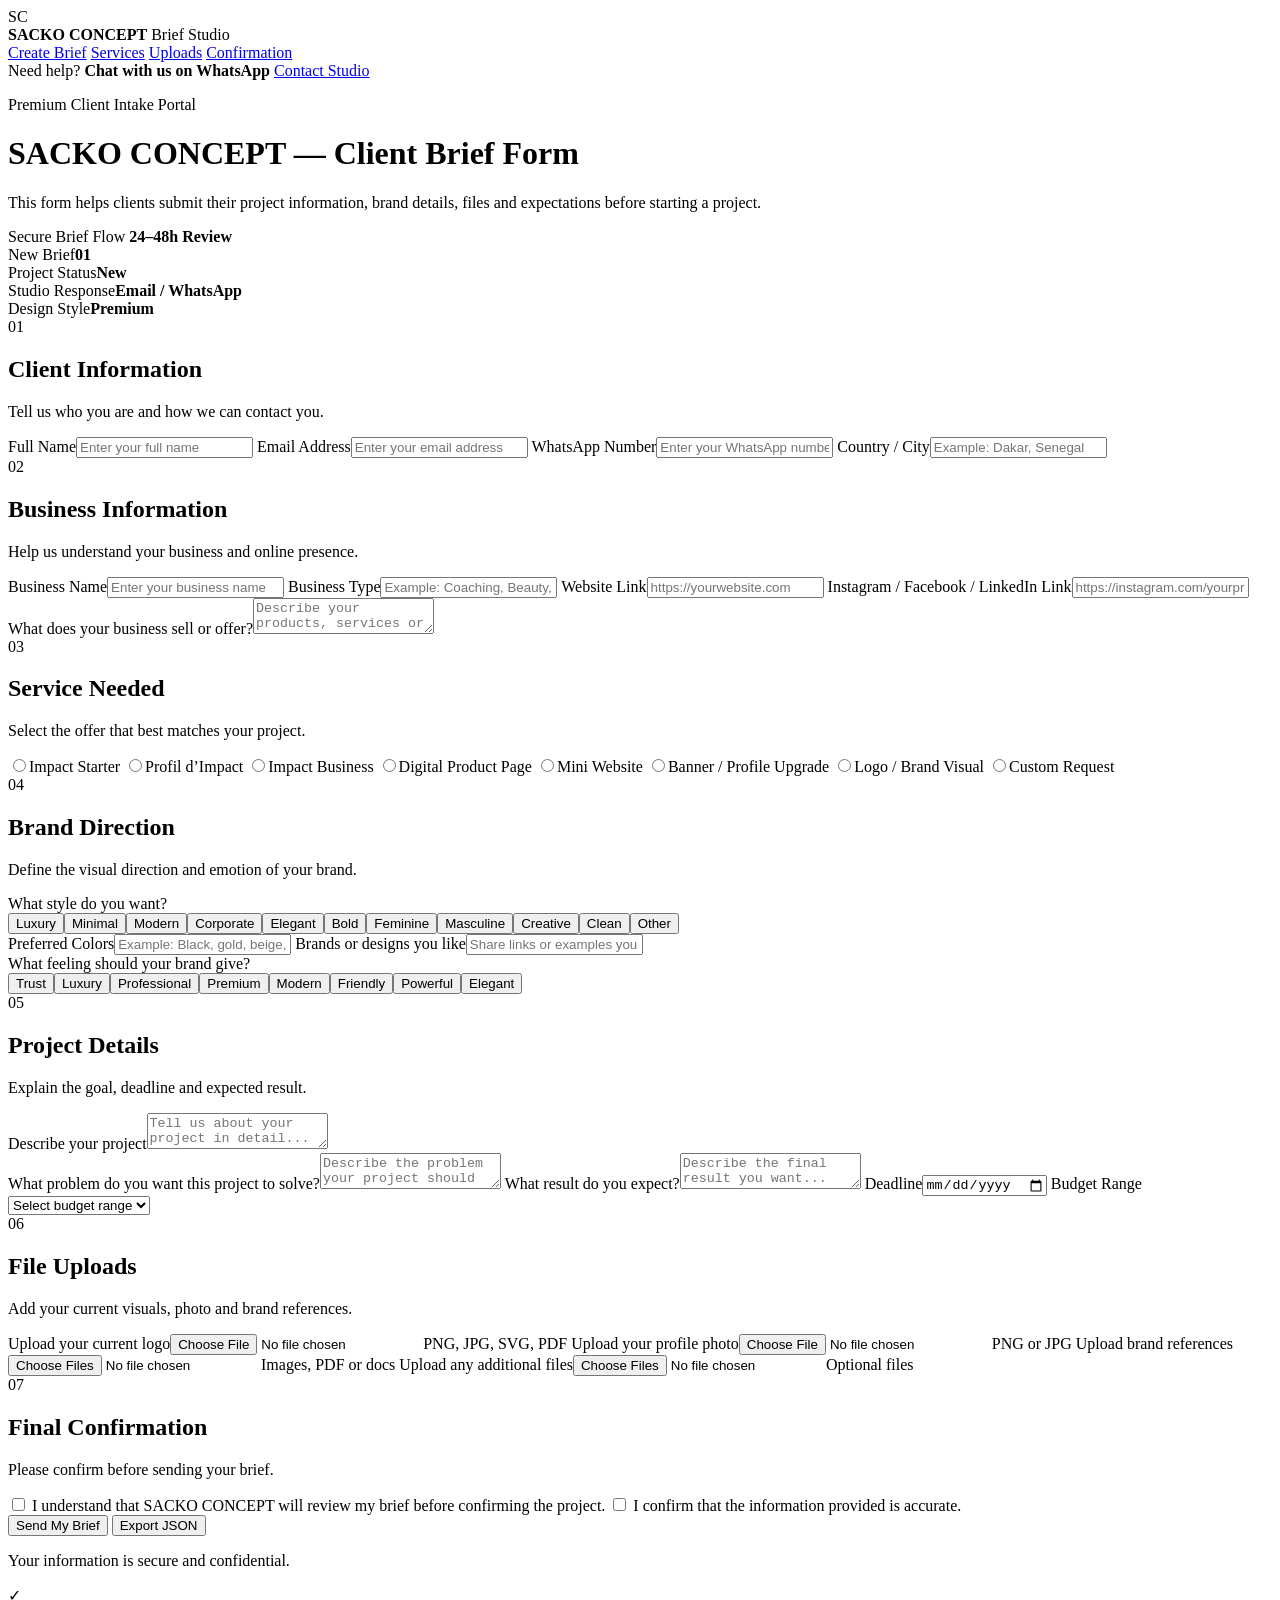
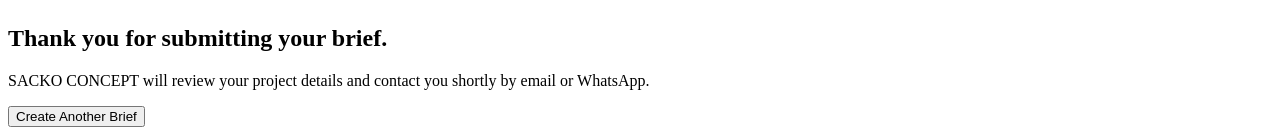
==== index.html @ cb5ab055 "Add premium client brief form" ====
<!DOCTYPE html>
<html lang="en">
<head>
  <meta charset="UTF-8" />
  <meta name="viewport" content="width=device-width, initial-scale=1.0" />
  <title>SACKO CONCEPT — Client Brief Form</title>
  <meta name="description" content="Premium client brief form for SACKO CONCEPT creative digital studio." />
  <link rel="preconnect" href="https://fonts.googleapis.com" />
  <link rel="preconnect" href="https://fonts.gstatic.com" crossorigin />
  <link href="https://fonts.googleapis.com/css2?family=Inter:wght@400;500;600;700;800&display=swap" rel="stylesheet" />
  <link rel="stylesheet" href="styles.css" />
</head>
<body>
  <div class="app-shell">
    <aside class="sidebar">
      <div class="brand-block">
        <div class="brand-mark">SC</div>
        <div>
          <strong>SACKO CONCEPT</strong>
          <span>Brief Studio</span>
        </div>
      </div>

      <nav class="nav-menu" aria-label="Main navigation">
        <a href="#brief" class="active">Create Brief</a>
        <a href="#services">Services</a>
        <a href="#uploads">Uploads</a>
        <a href="#confirmation">Confirmation</a>
      </nav>

      <div class="help-card">
        <span>Need help?</span>
        <strong>Chat with us on WhatsApp</strong>
        <a href="https://wa.me/221000000000" target="_blank" rel="noopener">Contact Studio</a>
      </div>
    </aside>

    <main class="main-content">
      <header class="hero">
        <div>
          <p class="eyebrow">Premium Client Intake Portal</p>
          <h1>SACKO CONCEPT — Client Brief Form</h1>
          <p class="hero-copy">This form helps clients submit their project information, brand details, files and expectations before starting a project.</p>
        </div>
        <div class="hero-badge">
          <span>Secure Brief Flow</span>
          <strong>24–48h Review</strong>
        </div>
      </header>

      <section class="status-grid" aria-label="Studio overview">
        <article><span>New Brief</span><strong>01</strong></article>
        <article><span>Project Status</span><strong>New</strong></article>
        <article><span>Studio Response</span><strong>Email / WhatsApp</strong></article>
        <article><span>Design Style</span><strong>Premium</strong></article>
      </section>

      <form id="briefForm" class="brief-form">
        <section id="brief" class="form-card">
          <div class="section-heading">
            <span>01</span>
            <div>
              <h2>Client Information</h2>
              <p>Tell us who you are and how we can contact you.</p>
            </div>
          </div>

          <div class="grid two">
            <label>Full Name<input type="text" name="fullName" placeholder="Enter your full name" required /></label>
            <label>Email Address<input type="email" name="email" placeholder="Enter your email address" required /></label>
            <label>WhatsApp Number<input type="tel" name="whatsapp" placeholder="Enter your WhatsApp number" required /></label>
            <label>Country / City<input type="text" name="location" placeholder="Example: Dakar, Senegal" /></label>
          </div>
        </section>

        <section class="form-card">
          <div class="section-heading">
            <span>02</span>
            <div>
              <h2>Business Information</h2>
              <p>Help us understand your business and online presence.</p>
            </div>
          </div>

          <div class="grid two">
            <label>Business Name<input type="text" name="businessName" placeholder="Enter your business name" /></label>
            <label>Business Type<input type="text" name="businessType" placeholder="Example: Coaching, Beauty, Real Estate" /></label>
            <label>Website Link<input type="url" name="website" placeholder="https://yourwebsite.com" /></label>
            <label>Instagram / Facebook / LinkedIn Link<input type="url" name="socialLink" placeholder="https://instagram.com/yourprofile" /></label>
          </div>
          <label>What does your business sell or offer?<textarea name="businessOffer" placeholder="Describe your products, services or offer in detail..."></textarea></label>
        </section>

        <section id="services" class="form-card">
          <div class="section-heading">
            <span>03</span>
            <div>
              <h2>Service Needed</h2>
              <p>Select the offer that best matches your project.</p>
            </div>
          </div>

          <div class="choice-grid">
            <label><input type="radio" name="service" value="Impact Starter" required /><span>Impact Starter</span></label>
            <label><input type="radio" name="service" value="Profil d’Impact" /><span>Profil d’Impact</span></label>
            <label><input type="radio" name="service" value="Impact Business" /><span>Impact Business</span></label>
            <label><input type="radio" name="service" value="Digital Product Page" /><span>Digital Product Page</span></label>
            <label><input type="radio" name="service" value="Mini Website" /><span>Mini Website</span></label>
            <label><input type="radio" name="service" value="Banner / Profile Upgrade" /><span>Banner / Profile Upgrade</span></label>
            <label><input type="radio" name="service" value="Logo / Brand Visual" /><span>Logo / Brand Visual</span></label>
            <label><input type="radio" name="service" value="Custom Request" /><span>Custom Request</span></label>
          </div>
        </section>

        <section class="form-card">
          <div class="section-heading">
            <span>04</span>
            <div>
              <h2>Brand Direction</h2>
              <p>Define the visual direction and emotion of your brand.</p>
            </div>
          </div>

          <label>What style do you want?</label>
          <div class="pill-grid" data-name="brandStyle">
            <button type="button">Luxury</button><button type="button">Minimal</button><button type="button">Modern</button><button type="button">Corporate</button><button type="button">Elegant</button><button type="button">Bold</button><button type="button">Feminine</button><button type="button">Masculine</button><button type="button">Creative</button><button type="button">Clean</button><button type="button">Other</button>
          </div>
          <input type="hidden" name="brandStyle" />

          <div class="grid two">
            <label>Preferred Colors<input type="text" name="colors" placeholder="Example: Black, gold, beige, red" /></label>
            <label>Brands or designs you like<input type="text" name="references" placeholder="Share links or examples you admire" /></label>
          </div>

          <label>What feeling should your brand give?</label>
          <div class="pill-grid" data-name="brandFeeling">
            <button type="button">Trust</button><button type="button">Luxury</button><button type="button">Professional</button><button type="button">Premium</button><button type="button">Modern</button><button type="button">Friendly</button><button type="button">Powerful</button><button type="button">Elegant</button>
          </div>
          <input type="hidden" name="brandFeeling" />
        </section>

        <section class="form-card">
          <div class="section-heading">
            <span>05</span>
            <div>
              <h2>Project Details</h2>
              <p>Explain the goal, deadline and expected result.</p>
            </div>
          </div>

          <label>Describe your project<textarea name="projectDescription" placeholder="Tell us about your project in detail..." required></textarea></label>
          <div class="grid two">
            <label>What problem do you want this project to solve?<textarea name="problem" placeholder="Describe the problem your project should solve..."></textarea></label>
            <label>What result do you expect?<textarea name="expectedResult" placeholder="Describe the final result you want..."></textarea></label>
            <label>Deadline<input type="date" name="deadline" /></label>
            <label>Budget Range<select name="budget"><option value="">Select budget range</option><option>$15 – $45</option><option>$45 – $95</option><option>$95 – $250</option><option>$250+</option></select></label>
          </div>
        </section>

        <section id="uploads" class="form-card">
          <div class="section-heading">
            <span>06</span>
            <div>
              <h2>File Uploads</h2>
              <p>Add your current visuals, photo and brand references.</p>
            </div>
          </div>

          <div class="upload-grid">
            <label class="upload-box">Upload your current logo<input type="file" name="logo" accept="image/*,.pdf" /><span>PNG, JPG, SVG, PDF</span></label>
            <label class="upload-box">Upload your profile photo<input type="file" name="profilePhoto" accept="image/*" /><span>PNG or JPG</span></label>
            <label class="upload-box">Upload brand references<input type="file" name="brandReferences" multiple /><span>Images, PDF or docs</span></label>
            <label class="upload-box">Upload any additional files<input type="file" name="additionalFiles" multiple /><span>Optional files</span></label>
          </div>
        </section>

        <section id="confirmation" class="form-card final-card">
          <div class="section-heading">
            <span>07</span>
            <div>
              <h2>Final Confirmation</h2>
              <p>Please confirm before sending your brief.</p>
            </div>
          </div>

          <label class="checkbox"><input type="checkbox" name="reviewConsent" required /> I understand that SACKO CONCEPT will review my brief before confirming the project.</label>
          <label class="checkbox"><input type="checkbox" name="accurateInfo" required /> I confirm that the information provided is accurate.</label>

          <div class="action-row">
            <button type="submit" class="submit-btn">Send My Brief</button>
            <button type="button" id="exportBtn" class="ghost-btn">Export JSON</button>
          </div>
          <p class="secure-note">Your information is secure and confidential.</p>
        </section>
      </form>

      <section id="thankYou" class="thank-you hidden" aria-live="polite">
        <div class="checkmark">✓</div>
        <h2>Thank you for submitting your brief.</h2>
        <p>SACKO CONCEPT will review your project details and contact you shortly by email or WhatsApp.</p>
        <button id="newBriefBtn">Create Another Brief</button>
      </section>
    </main>
  </div>

  <script src="script.js"></script>
</body>
</html>
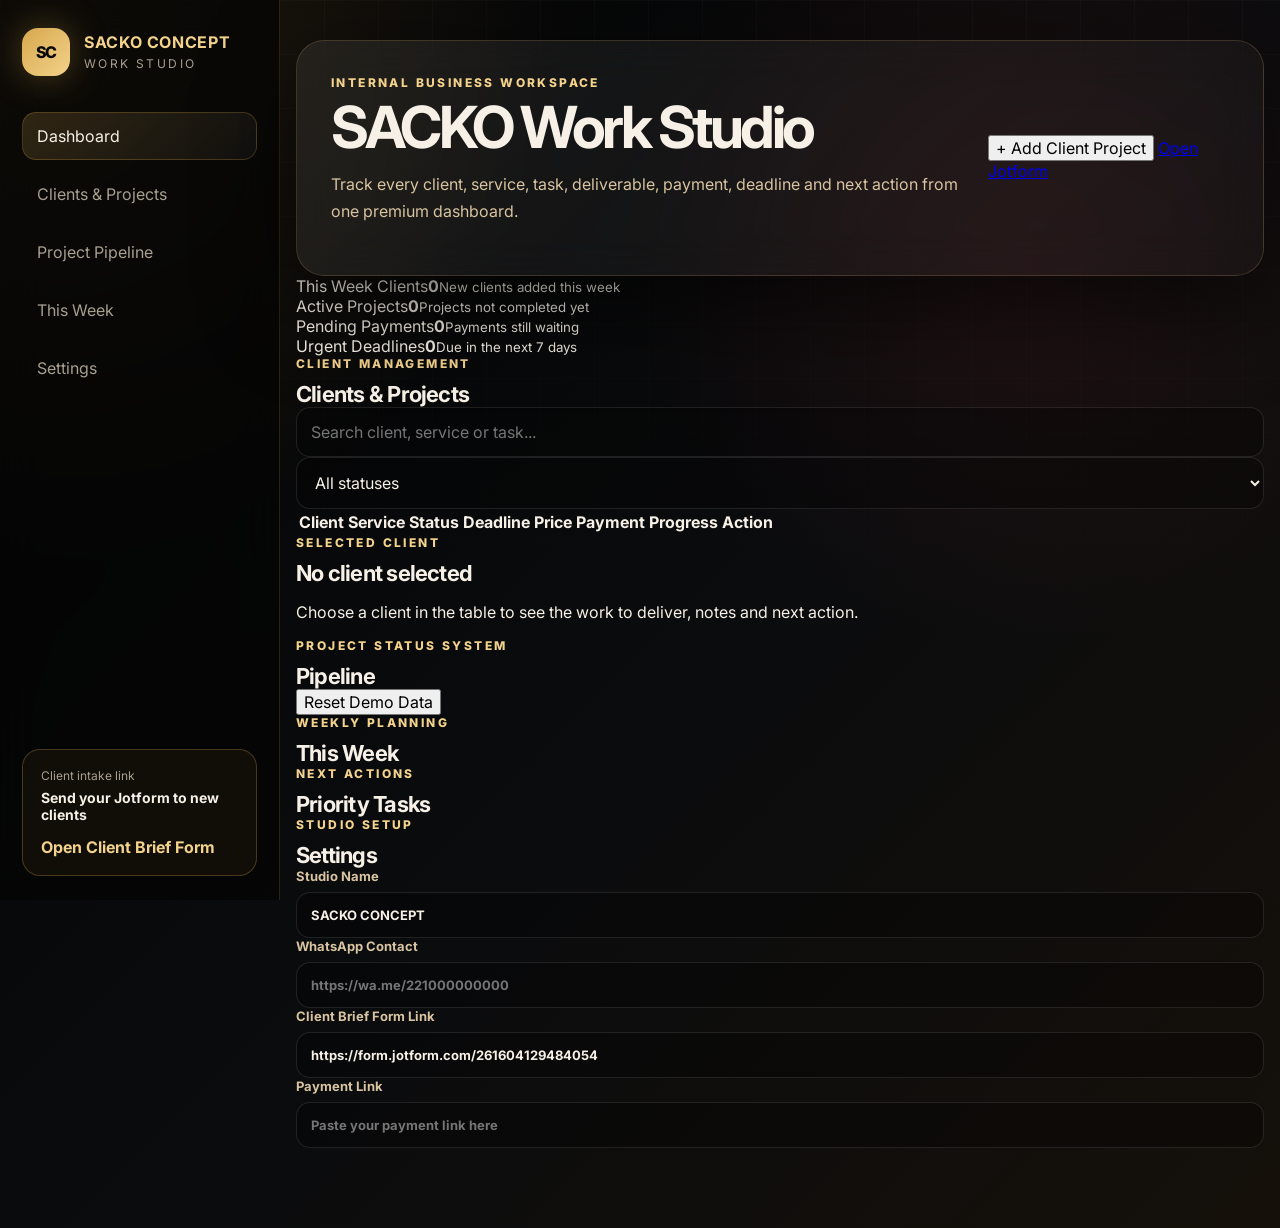
==== commit eff9c621: "Transform form into internal work studio dashboard" ====
--- a/index.html
+++ b/index.html
@@ -3,11 +3,11 @@
 <head>
   <meta charset="UTF-8" />
   <meta name="viewport" content="width=device-width, initial-scale=1.0" />
-  <title>SACKO CONCEPT — Client Brief Form</title>
-  <meta name="description" content="Premium client brief form for SACKO CONCEPT creative digital studio." />
+  <title>SACKO Work Studio — Client & Project Dashboard</title>
+  <meta name="description" content="Internal client and project management workspace for SACKO CONCEPT." />
   <link rel="preconnect" href="https://fonts.googleapis.com" />
   <link rel="preconnect" href="https://fonts.gstatic.com" crossorigin />
-  <link href="https://fonts.googleapis.com/css2?family=Inter:wght@400;500;600;700;800&display=swap" rel="stylesheet" />
+  <link href="https://fonts.googleapis.com/css2?family=Inter:wght@400;500;600;700;800;900&display=swap" rel="stylesheet" />
   <link rel="stylesheet" href="styles.css" />
 </head>
 <body>
@@ -17,191 +17,205 @@
         <div class="brand-mark">SC</div>
         <div>
           <strong>SACKO CONCEPT</strong>
-          <span>Brief Studio</span>
+          <span>Work Studio</span>
         </div>
       </div>
 
       <nav class="nav-menu" aria-label="Main navigation">
-        <a href="#brief" class="active">Create Brief</a>
-        <a href="#services">Services</a>
-        <a href="#uploads">Uploads</a>
-        <a href="#confirmation">Confirmation</a>
+        <a href="#dashboard" class="active">Dashboard</a>
+        <a href="#projects">Clients & Projects</a>
+        <a href="#pipeline">Project Pipeline</a>
+        <a href="#week">This Week</a>
+        <a href="#settings">Settings</a>
       </nav>
 
       <div class="help-card">
-        <span>Need help?</span>
-        <strong>Chat with us on WhatsApp</strong>
-        <a href="https://wa.me/221000000000" target="_blank" rel="noopener">Contact Studio</a>
+        <span>Client intake link</span>
+        <strong>Send your Jotform to new clients</strong>
+        <a href="https://form.jotform.com/261604129484054" target="_blank" rel="noopener">Open Client Brief Form</a>
       </div>
     </aside>
 
     <main class="main-content">
-      <header class="hero">
+      <section id="dashboard" class="hero">
         <div>
-          <p class="eyebrow">Premium Client Intake Portal</p>
-          <h1>SACKO CONCEPT — Client Brief Form</h1>
-          <p class="hero-copy">This form helps clients submit their project information, brand details, files and expectations before starting a project.</p>
-        </div>
-        <div class="hero-badge">
-          <span>Secure Brief Flow</span>
-          <strong>24–48h Review</strong>
-        </div>
-      </header>
-
-      <section class="status-grid" aria-label="Studio overview">
-        <article><span>New Brief</span><strong>01</strong></article>
-        <article><span>Project Status</span><strong>New</strong></article>
-        <article><span>Studio Response</span><strong>Email / WhatsApp</strong></article>
-        <article><span>Design Style</span><strong>Premium</strong></article>
-      </section>
-
-      <form id="briefForm" class="brief-form">
-        <section id="brief" class="form-card">
-          <div class="section-heading">
-            <span>01</span>
+          <p class="eyebrow">Internal Business Workspace</p>
+          <h1>SACKO Work Studio</h1>
+          <p class="hero-copy">Track every client, service, task, deliverable, payment, deadline and next action from one premium dashboard.</p>
+        </div>
+        <div class="hero-actions">
+          <button class="primary-btn" id="openProjectModal">+ Add Client Project</button>
+          <a class="ghost-link" href="https://form.jotform.com/261604129484054" target="_blank" rel="noopener">Open Jotform</a>
+        </div>
+      </section>
+
+      <section class="stats-grid" aria-label="Studio overview">
+        <article class="stat-card"><span>This Week Clients</span><strong id="weekClients">0</strong><small>New clients added this week</small></article>
+        <article class="stat-card"><span>Active Projects</span><strong id="activeProjects">0</strong><small>Projects not completed yet</small></article>
+        <article class="stat-card"><span>Pending Payments</span><strong id="pendingPayments">0</strong><small>Payments still waiting</small></article>
+        <article class="stat-card danger"><span>Urgent Deadlines</span><strong id="urgentDeadlines">0</strong><small>Due in the next 7 days</small></article>
+      </section>
+
+      <section id="projects" class="workspace-grid">
+        <div class="panel large-panel">
+          <div class="panel-header">
             <div>
-              <h2>Client Information</h2>
-              <p>Tell us who you are and how we can contact you.</p>
-            </div>
-          </div>
-
-          <div class="grid two">
-            <label>Full Name<input type="text" name="fullName" placeholder="Enter your full name" required /></label>
-            <label>Email Address<input type="email" name="email" placeholder="Enter your email address" required /></label>
-            <label>WhatsApp Number<input type="tel" name="whatsapp" placeholder="Enter your WhatsApp number" required /></label>
-            <label>Country / City<input type="text" name="location" placeholder="Example: Dakar, Senegal" /></label>
-          </div>
-        </section>
-
-        <section class="form-card">
-          <div class="section-heading">
-            <span>02</span>
+              <p class="eyebrow">Client Management</p>
+              <h2>Clients & Projects</h2>
+            </div>
+            <div class="toolbar">
+              <input id="searchInput" type="search" placeholder="Search client, service or task..." />
+              <select id="statusFilter">
+                <option value="All">All statuses</option>
+                <option value="New">New</option>
+                <option value="In Progress">In Progress</option>
+                <option value="Waiting for Client">Waiting for Client</option>
+                <option value="Completed">Completed</option>
+              </select>
+            </div>
+          </div>
+
+          <div class="table-wrap">
+            <table>
+              <thead>
+                <tr>
+                  <th>Client</th>
+                  <th>Service</th>
+                  <th>Status</th>
+                  <th>Deadline</th>
+                  <th>Price</th>
+                  <th>Payment</th>
+                  <th>Progress</th>
+                  <th>Action</th>
+                </tr>
+              </thead>
+              <tbody id="projectTable"></tbody>
+            </table>
+          </div>
+        </div>
+
+        <aside class="panel detail-panel" id="clientDetail">
+          <p class="eyebrow">Selected Client</p>
+          <h2>No client selected</h2>
+          <p class="muted">Choose a client in the table to see the work to deliver, notes and next action.</p>
+        </aside>
+      </section>
+
+      <section id="pipeline" class="panel">
+        <div class="panel-header">
+          <div>
+            <p class="eyebrow">Project Status System</p>
+            <h2>Pipeline</h2>
+          </div>
+          <button class="small-btn" id="resetDemo">Reset Demo Data</button>
+        </div>
+        <div class="kanban" id="kanban"></div>
+      </section>
+
+      <section id="week" class="workspace-grid">
+        <div class="panel">
+          <div class="panel-header">
             <div>
-              <h2>Business Information</h2>
-              <p>Help us understand your business and online presence.</p>
-            </div>
-          </div>
-
-          <div class="grid two">
-            <label>Business Name<input type="text" name="businessName" placeholder="Enter your business name" /></label>
-            <label>Business Type<input type="text" name="businessType" placeholder="Example: Coaching, Beauty, Real Estate" /></label>
-            <label>Website Link<input type="url" name="website" placeholder="https://yourwebsite.com" /></label>
-            <label>Instagram / Facebook / LinkedIn Link<input type="url" name="socialLink" placeholder="https://instagram.com/yourprofile" /></label>
-          </div>
-          <label>What does your business sell or offer?<textarea name="businessOffer" placeholder="Describe your products, services or offer in detail..."></textarea></label>
-        </section>
-
-        <section id="services" class="form-card">
-          <div class="section-heading">
-            <span>03</span>
+              <p class="eyebrow">Weekly Planning</p>
+              <h2>This Week</h2>
+            </div>
+          </div>
+          <div id="weekSummary" class="week-summary"></div>
+        </div>
+
+        <div class="panel">
+          <div class="panel-header">
             <div>
-              <h2>Service Needed</h2>
-              <p>Select the offer that best matches your project.</p>
-            </div>
-          </div>
-
-          <div class="choice-grid">
-            <label><input type="radio" name="service" value="Impact Starter" required /><span>Impact Starter</span></label>
-            <label><input type="radio" name="service" value="Profil d’Impact" /><span>Profil d’Impact</span></label>
-            <label><input type="radio" name="service" value="Impact Business" /><span>Impact Business</span></label>
-            <label><input type="radio" name="service" value="Digital Product Page" /><span>Digital Product Page</span></label>
-            <label><input type="radio" name="service" value="Mini Website" /><span>Mini Website</span></label>
-            <label><input type="radio" name="service" value="Banner / Profile Upgrade" /><span>Banner / Profile Upgrade</span></label>
-            <label><input type="radio" name="service" value="Logo / Brand Visual" /><span>Logo / Brand Visual</span></label>
-            <label><input type="radio" name="service" value="Custom Request" /><span>Custom Request</span></label>
-          </div>
-        </section>
-
-        <section class="form-card">
-          <div class="section-heading">
-            <span>04</span>
-            <div>
-              <h2>Brand Direction</h2>
-              <p>Define the visual direction and emotion of your brand.</p>
-            </div>
-          </div>
-
-          <label>What style do you want?</label>
-          <div class="pill-grid" data-name="brandStyle">
-            <button type="button">Luxury</button><button type="button">Minimal</button><button type="button">Modern</button><button type="button">Corporate</button><button type="button">Elegant</button><button type="button">Bold</button><button type="button">Feminine</button><button type="button">Masculine</button><button type="button">Creative</button><button type="button">Clean</button><button type="button">Other</button>
-          </div>
-          <input type="hidden" name="brandStyle" />
-
-          <div class="grid two">
-            <label>Preferred Colors<input type="text" name="colors" placeholder="Example: Black, gold, beige, red" /></label>
-            <label>Brands or designs you like<input type="text" name="references" placeholder="Share links or examples you admire" /></label>
-          </div>
-
-          <label>What feeling should your brand give?</label>
-          <div class="pill-grid" data-name="brandFeeling">
-            <button type="button">Trust</button><button type="button">Luxury</button><button type="button">Professional</button><button type="button">Premium</button><button type="button">Modern</button><button type="button">Friendly</button><button type="button">Powerful</button><button type="button">Elegant</button>
-          </div>
-          <input type="hidden" name="brandFeeling" />
-        </section>
-
-        <section class="form-card">
-          <div class="section-heading">
-            <span>05</span>
-            <div>
-              <h2>Project Details</h2>
-              <p>Explain the goal, deadline and expected result.</p>
-            </div>
-          </div>
-
-          <label>Describe your project<textarea name="projectDescription" placeholder="Tell us about your project in detail..." required></textarea></label>
-          <div class="grid two">
-            <label>What problem do you want this project to solve?<textarea name="problem" placeholder="Describe the problem your project should solve..."></textarea></label>
-            <label>What result do you expect?<textarea name="expectedResult" placeholder="Describe the final result you want..."></textarea></label>
-            <label>Deadline<input type="date" name="deadline" /></label>
-            <label>Budget Range<select name="budget"><option value="">Select budget range</option><option>$15 – $45</option><option>$45 – $95</option><option>$95 – $250</option><option>$250+</option></select></label>
-          </div>
-        </section>
-
-        <section id="uploads" class="form-card">
-          <div class="section-heading">
-            <span>06</span>
-            <div>
-              <h2>File Uploads</h2>
-              <p>Add your current visuals, photo and brand references.</p>
-            </div>
-          </div>
-
-          <div class="upload-grid">
-            <label class="upload-box">Upload your current logo<input type="file" name="logo" accept="image/*,.pdf" /><span>PNG, JPG, SVG, PDF</span></label>
-            <label class="upload-box">Upload your profile photo<input type="file" name="profilePhoto" accept="image/*" /><span>PNG or JPG</span></label>
-            <label class="upload-box">Upload brand references<input type="file" name="brandReferences" multiple /><span>Images, PDF or docs</span></label>
-            <label class="upload-box">Upload any additional files<input type="file" name="additionalFiles" multiple /><span>Optional files</span></label>
-          </div>
-        </section>
-
-        <section id="confirmation" class="form-card final-card">
-          <div class="section-heading">
-            <span>07</span>
-            <div>
-              <h2>Final Confirmation</h2>
-              <p>Please confirm before sending your brief.</p>
-            </div>
-          </div>
-
-          <label class="checkbox"><input type="checkbox" name="reviewConsent" required /> I understand that SACKO CONCEPT will review my brief before confirming the project.</label>
-          <label class="checkbox"><input type="checkbox" name="accurateInfo" required /> I confirm that the information provided is accurate.</label>
-
-          <div class="action-row">
-            <button type="submit" class="submit-btn">Send My Brief</button>
-            <button type="button" id="exportBtn" class="ghost-btn">Export JSON</button>
-          </div>
-          <p class="secure-note">Your information is secure and confidential.</p>
-        </section>
-      </form>
-
-      <section id="thankYou" class="thank-you hidden" aria-live="polite">
-        <div class="checkmark">✓</div>
-        <h2>Thank you for submitting your brief.</h2>
-        <p>SACKO CONCEPT will review your project details and contact you shortly by email or WhatsApp.</p>
-        <button id="newBriefBtn">Create Another Brief</button>
+              <p class="eyebrow">Next Actions</p>
+              <h2>Priority Tasks</h2>
+            </div>
+          </div>
+          <div id="priorityTasks" class="task-list"></div>
+        </div>
+      </section>
+
+      <section id="settings" class="panel settings-panel">
+        <div class="panel-header">
+          <div>
+            <p class="eyebrow">Studio Setup</p>
+            <h2>Settings</h2>
+          </div>
+        </div>
+        <div class="settings-grid">
+          <label>Studio Name<input id="studioName" type="text" value="SACKO CONCEPT" /></label>
+          <label>WhatsApp Contact<input id="studioWhatsapp" type="text" placeholder="https://wa.me/221000000000" /></label>
+          <label>Client Brief Form Link<input id="jotformLink" type="url" value="https://form.jotform.com/261604129484054" /></label>
+          <label>Payment Link<input id="paymentLink" type="url" placeholder="Paste your payment link here" /></label>
+        </div>
       </section>
     </main>
   </div>
+
+  <dialog id="projectModal" class="modal">
+    <form id="projectForm" method="dialog">
+      <div class="modal-header">
+        <div>
+          <p class="eyebrow">New Client Project</p>
+          <h2>Add a client to your workspace</h2>
+        </div>
+        <button type="button" class="icon-btn" id="closeProjectModal">×</button>
+      </div>
+
+      <div class="form-grid">
+        <label>Client Name<input name="clientName" required placeholder="Example: Awa Diop" /></label>
+        <label>Business Name<input name="businessName" placeholder="Example: Awa Beauty Studio" /></label>
+        <label>Email<input type="email" name="email" placeholder="client@email.com" /></label>
+        <label>WhatsApp<input name="whatsapp" placeholder="+221..." /></label>
+        <label>Service
+          <select name="service" required>
+            <option value="Impact Starter">Impact Starter</option>
+            <option value="Profil d’Impact">Profil d’Impact</option>
+            <option value="Impact Business">Impact Business</option>
+            <option value="Digital Product Page">Digital Product Page</option>
+            <option value="Mini Website">Mini Website</option>
+            <option value="Banner / Profile Upgrade">Banner / Profile Upgrade</option>
+            <option value="Logo / Brand Visual">Logo / Brand Visual</option>
+            <option value="Custom Request">Custom Request</option>
+          </select>
+        </label>
+        <label>Status
+          <select name="status">
+            <option>New</option>
+            <option>In Progress</option>
+            <option>Waiting for Client</option>
+            <option>Completed</option>
+          </select>
+        </label>
+        <label>Price<input name="price" placeholder="$45" /></label>
+        <label>Payment Status
+          <select name="paymentStatus">
+            <option>Pending</option>
+            <option>Deposit Paid</option>
+            <option>Paid</option>
+          </select>
+        </label>
+        <label>Deadline<input type="date" name="deadline" /></label>
+        <label>Source<input name="source" placeholder="Facebook Ad, WhatsApp, Instagram..." /></label>
+      </div>
+
+      <label>Deliverables / Things to provide to this client
+        <textarea name="deliverables" placeholder="Write one deliverable per line. Example:&#10;Professional banner&#10;Profile bio&#10;3 ready-to-post contents&#10;Mini website page"></textarea>
+      </label>
+
+      <label>Notes
+        <textarea name="notes" placeholder="Client preferences, colors, style, links, important details..."></textarea>
+      </label>
+
+      <label>Next Action
+        <input name="nextAction" placeholder="Example: Create first banner concept" />
+      </label>
+
+      <div class="modal-actions">
+        <button type="submit" class="primary-btn">Save Client Project</button>
+        <button type="button" class="ghost-btn" id="cancelProject">Cancel</button>
+      </div>
+    </form>
+  </dialog>
 
   <script src="script.js"></script>
 </body>
--- a/styles.css
+++ b/styles.css
@@ -0,0 +1,535 @@
+:root {
+  --black: #050505;
+  --charcoal: #0d0e10;
+  --panel: rgba(255, 255, 255, 0.055);
+  --panel-strong: rgba(255, 255, 255, 0.09);
+  --line: rgba(230, 190, 120, 0.18);
+  --gold: #d7a84d;
+  --gold-light: #f3d28b;
+  --beige: #d8c4a0;
+  --red: #b83a35;
+  --text: #f6f0e6;
+  --muted: #a99f91;
+  --green: #36d17c;
+  --shadow: 0 30px 90px rgba(0, 0, 0, 0.6);
+}
+
+* {
+  box-sizing: border-box;
+}
+
+html {
+  scroll-behavior: smooth;
+}
+
+body {
+  margin: 0;
+  font-family: Inter, system-ui, -apple-system, BlinkMacSystemFont, "Segoe UI", sans-serif;
+  color: var(--text);
+  background:
+    radial-gradient(circle at top left, rgba(215, 168, 77, 0.16), transparent 32%),
+    radial-gradient(circle at 80% 20%, rgba(184, 58, 53, 0.12), transparent 28%),
+    linear-gradient(135deg, #030303 0%, #0b0c0e 55%, #15100a 100%);
+  min-height: 100vh;
+}
+
+body::before {
+  content: "";
+  position: fixed;
+  inset: 0;
+  pointer-events: none;
+  background-image: linear-gradient(rgba(255,255,255,.025) 1px, transparent 1px), linear-gradient(90deg, rgba(255,255,255,.025) 1px, transparent 1px);
+  background-size: 54px 54px;
+  mask-image: linear-gradient(to bottom, black, transparent 80%);
+}
+
+.app-shell {
+  display: grid;
+  grid-template-columns: 280px minmax(0, 1fr);
+  min-height: 100vh;
+}
+
+.sidebar {
+  position: sticky;
+  top: 0;
+  height: 100vh;
+  padding: 28px 22px;
+  background: rgba(5, 5, 5, 0.72);
+  border-right: 1px solid rgba(215, 168, 77, 0.18);
+  backdrop-filter: blur(22px);
+}
+
+.brand-block {
+  display: flex;
+  align-items: center;
+  gap: 14px;
+  margin-bottom: 36px;
+}
+
+.brand-mark {
+  width: 48px;
+  height: 48px;
+  display: grid;
+  place-items: center;
+  border-radius: 16px;
+  color: #080808;
+  font-weight: 800;
+  letter-spacing: -0.08em;
+  background: linear-gradient(135deg, var(--gold), var(--gold-light));
+  box-shadow: 0 0 36px rgba(215, 168, 77, 0.35);
+}
+
+.brand-block strong {
+  display: block;
+  color: var(--gold-light);
+  letter-spacing: 0.04em;
+}
+
+.brand-block span {
+  color: var(--muted);
+  font-size: 12px;
+  text-transform: uppercase;
+  letter-spacing: 0.2em;
+}
+
+.nav-menu {
+  display: grid;
+  gap: 10px;
+}
+
+.nav-menu a {
+  color: var(--muted);
+  text-decoration: none;
+  padding: 13px 14px;
+  border: 1px solid transparent;
+  border-radius: 14px;
+  transition: .25s ease;
+}
+
+.nav-menu a:hover,
+.nav-menu a.active {
+  color: var(--text);
+  background: linear-gradient(135deg, rgba(215,168,77,.18), rgba(255,255,255,.04));
+  border-color: rgba(215, 168, 77, 0.24);
+}
+
+.help-card {
+  position: absolute;
+  left: 22px;
+  right: 22px;
+  bottom: 24px;
+  padding: 18px;
+  border: 1px solid rgba(215, 168, 77, 0.28);
+  border-radius: 18px;
+  background: rgba(215, 168, 77, 0.06);
+}
+
+.help-card span,
+.help-card strong,
+.help-card a {
+  display: block;
+}
+
+.help-card span {
+  color: var(--muted);
+  font-size: 12px;
+}
+
+.help-card strong {
+  margin: 6px 0 14px;
+  font-size: 14px;
+}
+
+.help-card a {
+  color: var(--gold-light);
+  text-decoration: none;
+  font-weight: 700;
+}
+
+.main-content {
+  width: min(1180px, calc(100% - 32px));
+  margin: 0 auto;
+  padding: 40px 0 80px;
+}
+
+.hero {
+  display: flex;
+  justify-content: space-between;
+  gap: 24px;
+  align-items: center;
+  padding: 34px;
+  border: 1px solid var(--line);
+  border-radius: 28px;
+  background: linear-gradient(135deg, rgba(255,255,255,.07), rgba(255,255,255,.025));
+  box-shadow: var(--shadow);
+  backdrop-filter: blur(22px);
+}
+
+.eyebrow {
+  margin: 0 0 10px;
+  color: var(--gold-light);
+  font-size: 12px;
+  font-weight: 800;
+  text-transform: uppercase;
+  letter-spacing: .2em;
+}
+
+h1 {
+  margin: 0;
+  max-width: 820px;
+  font-size: clamp(32px, 5vw, 58px);
+  line-height: 0.95;
+  letter-spacing: -0.06em;
+}
+
+.hero-copy {
+  max-width: 720px;
+  color: var(--beige);
+  line-height: 1.7;
+}
+
+.hero-badge {
+  min-width: 180px;
+  padding: 18px;
+  border-radius: 22px;
+  text-align: center;
+  background: rgba(0,0,0,.28);
+  border: 1px solid rgba(215,168,77,.25);
+}
+
+.hero-badge span {
+  display: block;
+  color: var(--muted);
+  font-size: 12px;
+}
+
+.hero-badge strong {
+  display: block;
+  margin-top: 8px;
+  color: var(--gold-light);
+}
+
+.status-grid {
+  display: grid;
+  grid-template-columns: repeat(4, 1fr);
+  gap: 16px;
+  margin: 22px 0;
+}
+
+.status-grid article {
+  padding: 20px;
+  border-radius: 22px;
+  border: 1px solid rgba(255,255,255,.08);
+  background: rgba(255,255,255,.045);
+}
+
+.status-grid span {
+  display: block;
+  color: var(--muted);
+  font-size: 13px;
+}
+
+.status-grid strong {
+  display: block;
+  margin-top: 8px;
+  color: var(--gold-light);
+  font-size: 20px;
+}
+
+.brief-form {
+  display: grid;
+  gap: 18px;
+}
+
+.form-card,
+.thank-you {
+  padding: 28px;
+  border: 1px solid rgba(255,255,255,.085);
+  border-radius: 26px;
+  background: linear-gradient(135deg, rgba(255,255,255,.065), rgba(255,255,255,.026));
+  box-shadow: 0 18px 70px rgba(0,0,0,.32);
+  backdrop-filter: blur(20px);
+}
+
+.section-heading {
+  display: flex;
+  gap: 16px;
+  align-items: flex-start;
+  margin-bottom: 22px;
+}
+
+.section-heading > span {
+  width: 38px;
+  height: 38px;
+  display: grid;
+  place-items: center;
+  flex: 0 0 auto;
+  border-radius: 13px;
+  color: #060606;
+  font-weight: 800;
+  background: linear-gradient(135deg, var(--gold), var(--gold-light));
+}
+
+h2 {
+  margin: 0;
+  font-size: 22px;
+  letter-spacing: -0.035em;
+}
+
+.section-heading p {
+  margin: 6px 0 0;
+  color: var(--muted);
+}
+
+.grid {
+  display: grid;
+  gap: 16px;
+}
+
+.grid.two {
+  grid-template-columns: repeat(2, 1fr);
+}
+
+label {
+  display: grid;
+  gap: 8px;
+  color: var(--beige);
+  font-size: 13px;
+  font-weight: 700;
+}
+
+input,
+select,
+textarea {
+  width: 100%;
+  color: var(--text);
+  font: inherit;
+  border: 1px solid rgba(255,255,255,.1);
+  border-radius: 14px;
+  outline: none;
+  background: rgba(0,0,0,.28);
+  padding: 14px 14px;
+  transition: .2s ease;
+}
+
+textarea {
+  min-height: 112px;
+  resize: vertical;
+}
+
+input:focus,
+select:focus,
+textarea:focus {
+  border-color: rgba(215,168,77,.6);
+  box-shadow: 0 0 0 4px rgba(215,168,77,.1);
+}
+
+.choice-grid,
+.upload-grid {
+  display: grid;
+  grid-template-columns: repeat(4, 1fr);
+  gap: 14px;
+}
+
+.choice-grid label {
+  cursor: pointer;
+}
+
+.choice-grid input {
+  display: none;
+}
+
+.choice-grid span,
+.upload-box {
+  display: flex;
+  min-height: 72px;
+  align-items: center;
+  justify-content: center;
+  padding: 14px;
+  text-align: center;
+  border-radius: 18px;
+  color: var(--text);
+  border: 1px solid rgba(215,168,77,.16);
+  background: rgba(215,168,77,.07);
+  transition: .22s ease;
+}
+
+.choice-grid input:checked + span {
+  color: #050505;
+  background: linear-gradient(135deg, var(--gold), var(--gold-light));
+  box-shadow: 0 18px 45px rgba(215,168,77,.2);
+}
+
+.pill-grid {
+  display: flex;
+  flex-wrap: wrap;
+  gap: 10px;
+  margin: 10px 0 18px;
+}
+
+.pill-grid button {
+  border: 1px solid rgba(215,168,77,.18);
+  border-radius: 999px;
+  color: var(--beige);
+  background: rgba(255,255,255,.04);
+  padding: 10px 14px;
+  cursor: pointer;
+}
+
+.pill-grid button.selected {
+  color: #080808;
+  background: linear-gradient(135deg, var(--gold), var(--gold-light));
+}
+
+.upload-box {
+  position: relative;
+  min-height: 130px;
+  flex-direction: column;
+  gap: 8px;
+  border-style: dashed;
+  cursor: pointer;
+}
+
+.upload-box input {
+  position: absolute;
+  inset: 0;
+  opacity: 0;
+  cursor: pointer;
+}
+
+.upload-box span {
+  color: var(--muted);
+  font-size: 12px;
+  font-weight: 500;
+}
+
+.checkbox {
+  display: flex;
+  grid-template-columns: unset;
+  align-items: center;
+  gap: 10px;
+  margin: 10px 0;
+  color: var(--beige);
+}
+
+.checkbox input {
+  width: 18px;
+  height: 18px;
+}
+
+.action-row {
+  display: flex;
+  gap: 14px;
+  margin-top: 22px;
+}
+
+button {
+  font: inherit;
+}
+
+.submit-btn,
+.ghost-btn,
+.thank-you button {
+  border: 0;
+  border-radius: 16px;
+  padding: 15px 20px;
+  font-weight: 800;
+  cursor: pointer;
+  transition: .22s ease;
+}
+
+.submit-btn {
+  flex: 1;
+  color: #080808;
+  background: linear-gradient(135deg, var(--gold), var(--gold-light));
+  box-shadow: 0 18px 55px rgba(215,168,77,.22);
+}
+
+.ghost-btn,
+.thank-you button {
+  color: var(--gold-light);
+  border: 1px solid rgba(215,168,77,.24);
+  background: rgba(255,255,255,.04);
+}
+
+.submit-btn:hover,
+.ghost-btn:hover,
+.thank-you button:hover {
+  transform: translateY(-2px);
+}
+
+.secure-note {
+  color: var(--muted);
+  text-align: center;
+  font-size: 12px;
+}
+
+.thank-you {
+  margin-top: 22px;
+  text-align: center;
+  border-color: rgba(215,168,77,.42);
+}
+
+.checkmark {
+  width: 86px;
+  height: 86px;
+  display: grid;
+  place-items: center;
+  margin: 0 auto 18px;
+  border-radius: 999px;
+  color: #050505;
+  font-size: 42px;
+  font-weight: 900;
+  background: linear-gradient(135deg, var(--gold), var(--gold-light));
+}
+
+.hidden {
+  display: none;
+}
+
+@media (max-width: 980px) {
+  .app-shell {
+    grid-template-columns: 1fr;
+  }
+
+  .sidebar {
+    position: relative;
+    height: auto;
+  }
+
+  .help-card {
+    position: static;
+    margin-top: 22px;
+  }
+
+  .hero,
+  .action-row {
+    flex-direction: column;
+    align-items: stretch;
+  }
+
+  .status-grid,
+  .choice-grid,
+  .upload-grid,
+  .grid.two {
+    grid-template-columns: 1fr;
+  }
+}
+
+@media (max-width: 560px) {
+  .main-content {
+    width: min(100% - 22px, 1180px);
+    padding-top: 14px;
+  }
+
+  .hero,
+  .form-card,
+  .thank-you {
+    padding: 22px;
+    border-radius: 22px;
+  }
+
+  .sidebar {
+    padding: 20px 16px;
+  }
+}
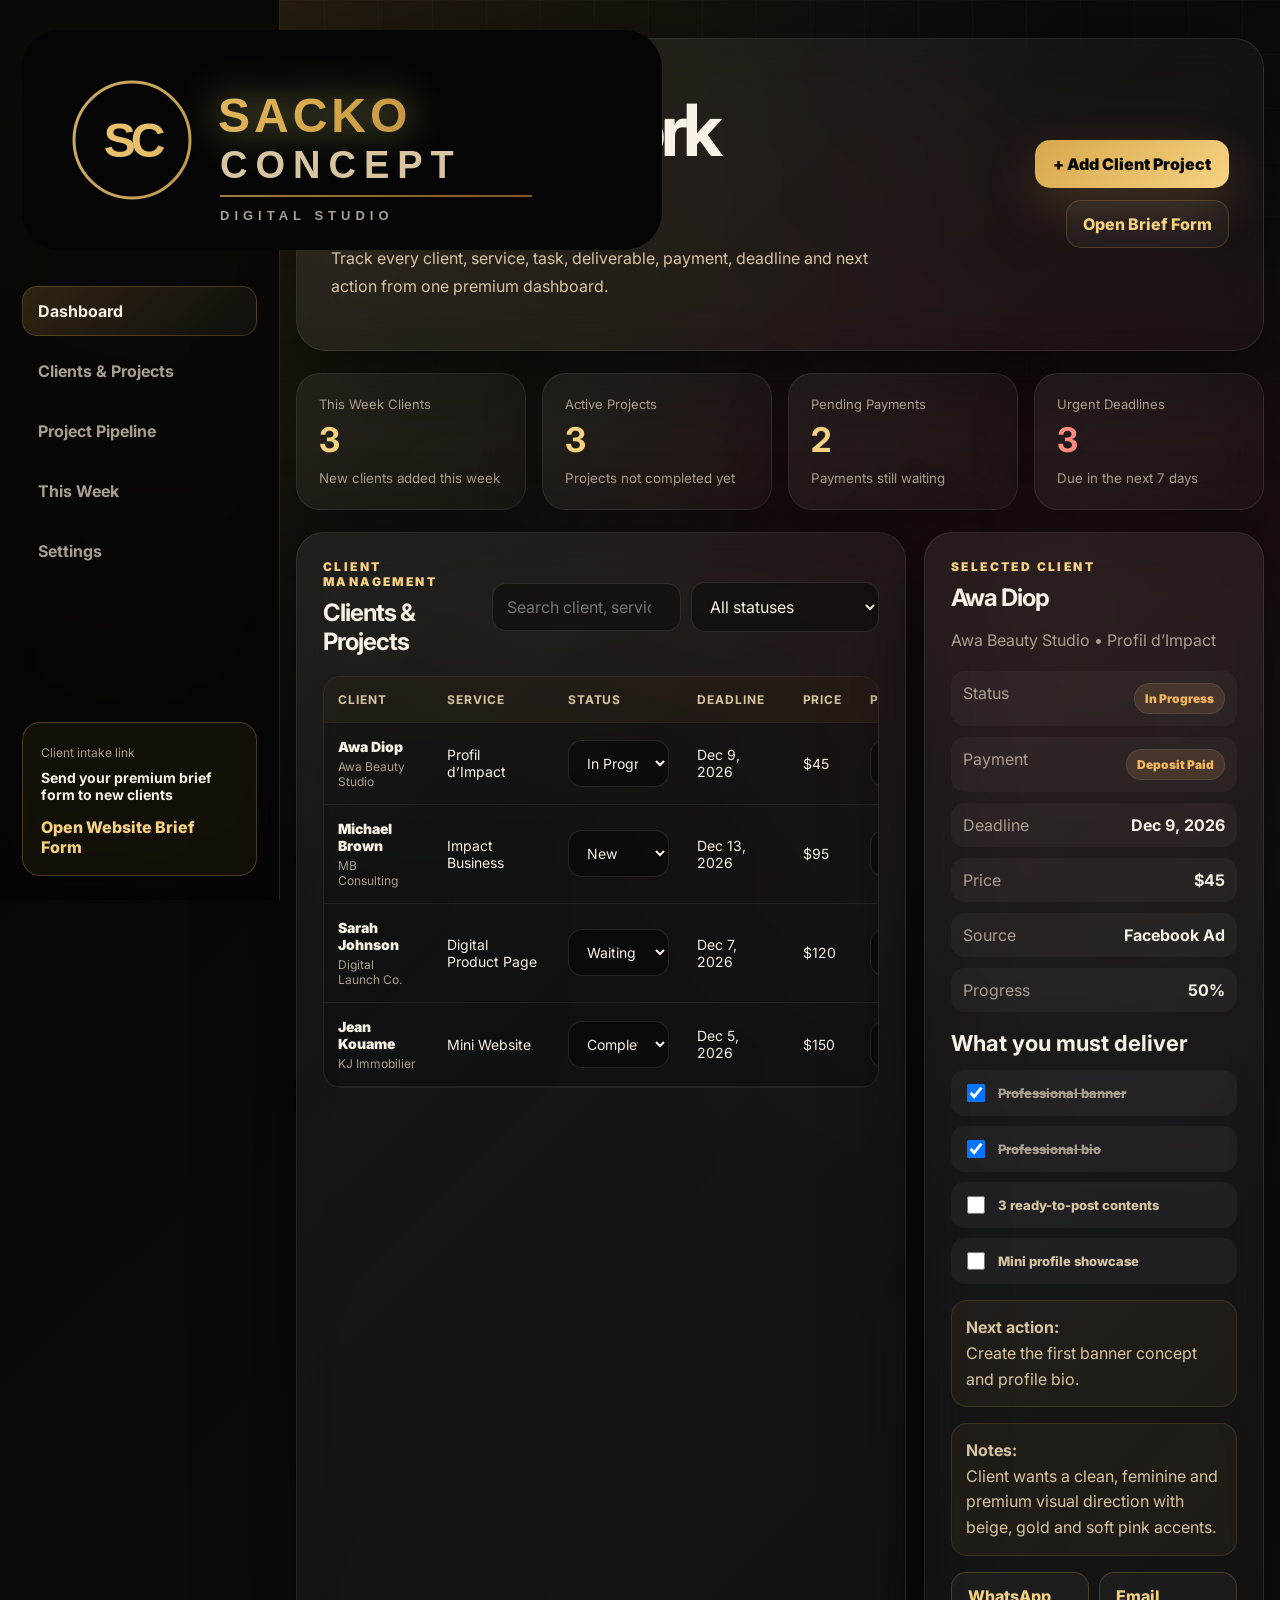
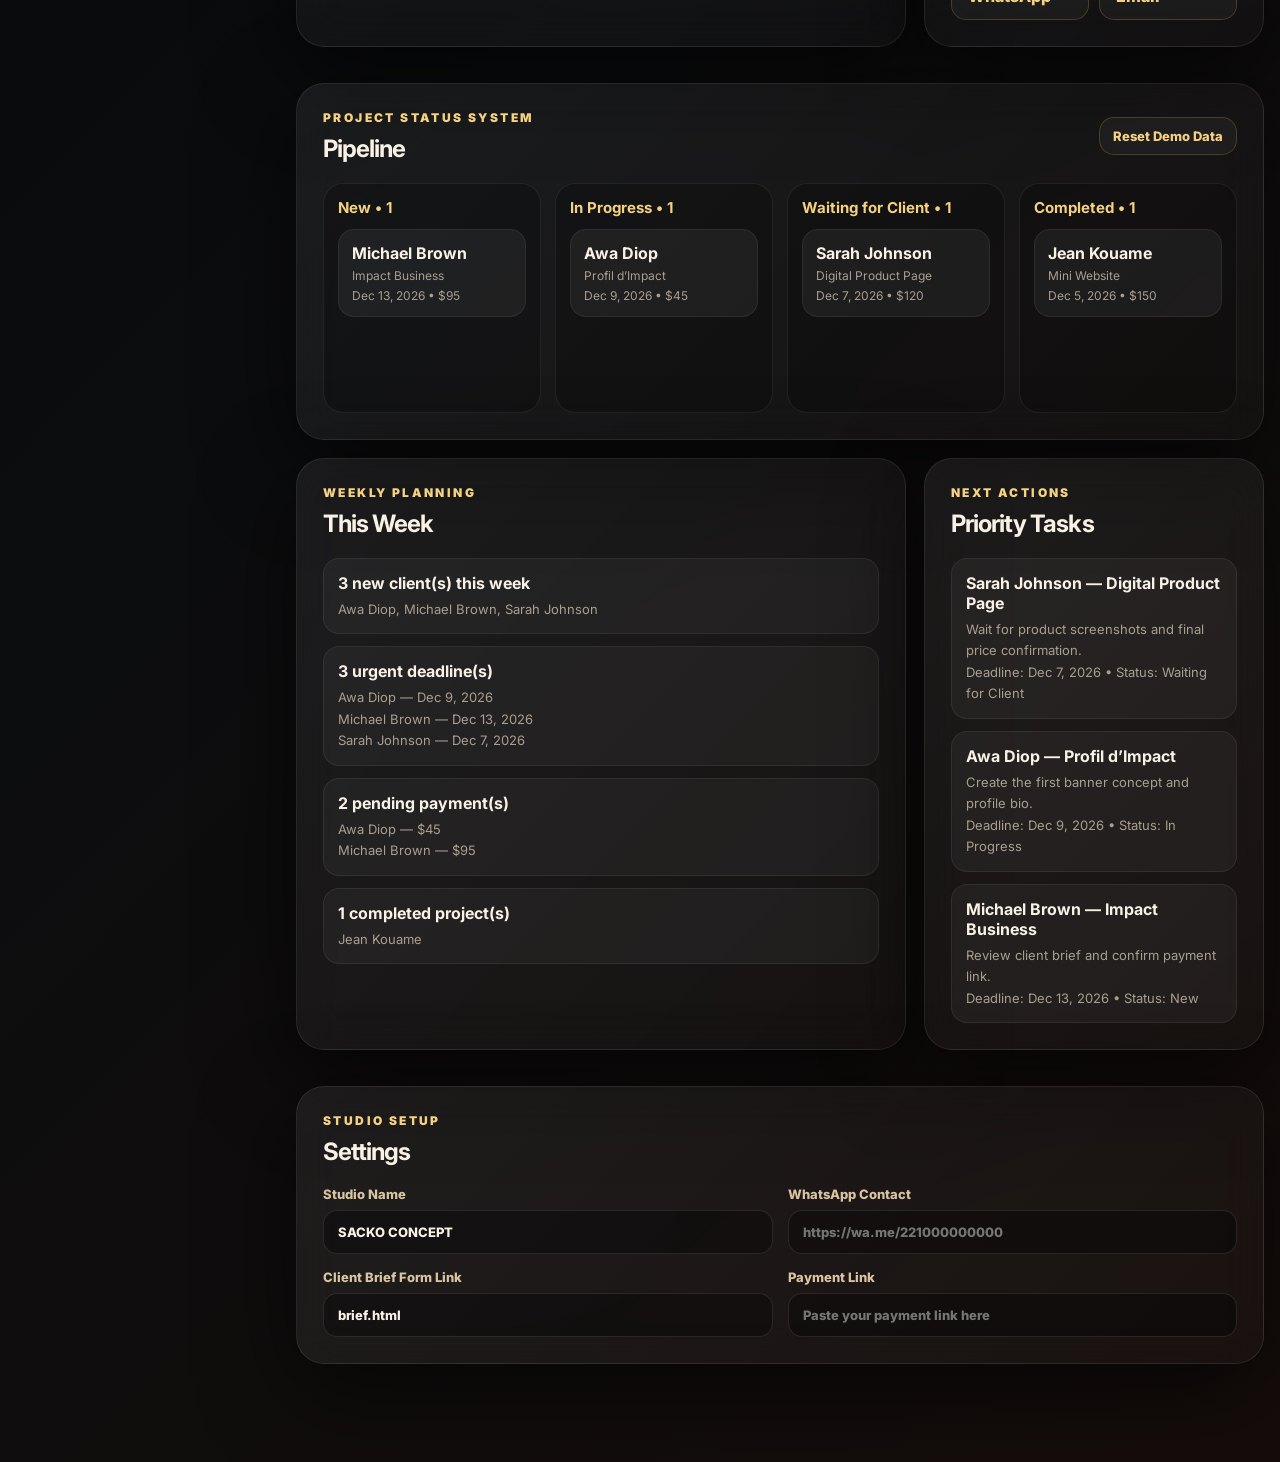
==== commit 2dbddcd2: "Update Work Studio links and logo" ====
--- a/index.html
+++ b/index.html
@@ -13,12 +13,8 @@
 <body>
   <div class="app-shell">
     <aside class="sidebar">
-      <div class="brand-block">
-        <div class="brand-mark">SC</div>
-        <div>
-          <strong>SACKO CONCEPT</strong>
-          <span>Work Studio</span>
-        </div>
+      <div class="brand-block brand-logo-block">
+        <img class="brand-logo-img" src="assets/sacko-logo.svg" alt="SACKO CONCEPT" />
       </div>
 
       <nav class="nav-menu" aria-label="Main navigation">
@@ -31,8 +27,8 @@
 
       <div class="help-card">
         <span>Client intake link</span>
-        <strong>Send your Jotform to new clients</strong>
-        <a href="https://form.jotform.com/261604129484054" target="_blank" rel="noopener">Open Client Brief Form</a>
+        <strong>Send your premium brief form to new clients</strong>
+        <a href="brief.html" target="_blank" rel="noopener">Open Website Brief Form</a>
       </div>
     </aside>
 
@@ -45,7 +41,7 @@
         </div>
         <div class="hero-actions">
           <button class="primary-btn" id="openProjectModal">+ Add Client Project</button>
-          <a class="ghost-link" href="https://form.jotform.com/261604129484054" target="_blank" rel="noopener">Open Jotform</a>
+          <a class="ghost-link" href="brief.html" target="_blank" rel="noopener">Open Brief Form</a>
         </div>
       </section>
 
@@ -144,7 +140,7 @@
         <div class="settings-grid">
           <label>Studio Name<input id="studioName" type="text" value="SACKO CONCEPT" /></label>
           <label>WhatsApp Contact<input id="studioWhatsapp" type="text" placeholder="https://wa.me/221000000000" /></label>
-          <label>Client Brief Form Link<input id="jotformLink" type="url" value="https://form.jotform.com/261604129484054" /></label>
+          <label>Client Brief Form Link<input id="jotformLink" type="url" value="brief.html" /></label>
           <label>Payment Link<input id="paymentLink" type="url" placeholder="Paste your payment link here" /></label>
         </div>
       </section>
@@ -219,4 +215,4 @@
 
   <script src="script.js"></script>
 </body>
-</html>
+</html>
--- a/styles.css
+++ b/styles.css
@@ -1,35 +1,32 @@
 :root {
   --black: #050505;
-  --charcoal: #0d0e10;
-  --panel: rgba(255, 255, 255, 0.055);
+  --charcoal: #0c0d0f;
+  --panel: rgba(255, 255, 255, 0.058);
   --panel-strong: rgba(255, 255, 255, 0.09);
-  --line: rgba(230, 190, 120, 0.18);
+  --line: rgba(234, 190, 111, 0.18);
   --gold: #d7a84d;
-  --gold-light: #f3d28b;
+  --gold-light: #f5d282;
   --beige: #d8c4a0;
+  --muted: #a99f91;
   --red: #b83a35;
-  --text: #f6f0e6;
-  --muted: #a99f91;
-  --green: #36d17c;
-  --shadow: 0 30px 90px rgba(0, 0, 0, 0.6);
-}
-
-* {
-  box-sizing: border-box;
-}
-
-html {
-  scroll-behavior: smooth;
-}
+  --green: #3bd17f;
+  --orange: #f2b75e;
+  --blue: #69a7ff;
+  --text: #f8f1e6;
+  --shadow: 0 26px 90px rgba(0, 0, 0, 0.62);
+}
+
+* { box-sizing: border-box; }
+html { scroll-behavior: smooth; }
 
 body {
   margin: 0;
   font-family: Inter, system-ui, -apple-system, BlinkMacSystemFont, "Segoe UI", sans-serif;
   color: var(--text);
   background:
-    radial-gradient(circle at top left, rgba(215, 168, 77, 0.16), transparent 32%),
-    radial-gradient(circle at 80% 20%, rgba(184, 58, 53, 0.12), transparent 28%),
-    linear-gradient(135deg, #030303 0%, #0b0c0e 55%, #15100a 100%);
+    radial-gradient(circle at 12% 0%, rgba(215,168,77,.17), transparent 28%),
+    radial-gradient(circle at 83% 18%, rgba(184,58,53,.12), transparent 25%),
+    linear-gradient(135deg, #040404 0%, #0c0d0f 52%, #150d0b 100%);
   min-height: 100vh;
 }
 
@@ -38,9 +35,11 @@
   position: fixed;
   inset: 0;
   pointer-events: none;
-  background-image: linear-gradient(rgba(255,255,255,.025) 1px, transparent 1px), linear-gradient(90deg, rgba(255,255,255,.025) 1px, transparent 1px);
+  background-image:
+    linear-gradient(rgba(255,255,255,.023) 1px, transparent 1px),
+    linear-gradient(90deg, rgba(255,255,255,.023) 1px, transparent 1px);
   background-size: 54px 54px;
-  mask-image: linear-gradient(to bottom, black, transparent 80%);
+  mask-image: linear-gradient(to bottom, #000, transparent 80%);
 }
 
 .app-shell {
@@ -53,10 +52,11 @@
   position: sticky;
   top: 0;
   height: 100vh;
-  padding: 28px 22px;
-  background: rgba(5, 5, 5, 0.72);
-  border-right: 1px solid rgba(215, 168, 77, 0.18);
+  padding: 30px 22px;
+  border-right: 1px solid rgba(215,168,77,.18);
+  background: rgba(4,4,4,.78);
   backdrop-filter: blur(22px);
+  z-index: 5;
 }
 
 .brand-block {
@@ -67,50 +67,35 @@
 }
 
 .brand-mark {
-  width: 48px;
-  height: 48px;
+  width: 50px;
+  height: 50px;
   display: grid;
   place-items: center;
   border-radius: 16px;
-  color: #080808;
-  font-weight: 800;
-  letter-spacing: -0.08em;
+  color: #090909;
+  font-weight: 900;
   background: linear-gradient(135deg, var(--gold), var(--gold-light));
-  box-shadow: 0 0 36px rgba(215, 168, 77, 0.35);
-}
-
-.brand-block strong {
-  display: block;
-  color: var(--gold-light);
-  letter-spacing: 0.04em;
-}
-
-.brand-block span {
-  color: var(--muted);
-  font-size: 12px;
-  text-transform: uppercase;
-  letter-spacing: 0.2em;
-}
-
-.nav-menu {
-  display: grid;
-  gap: 10px;
-}
-
+  box-shadow: 0 0 36px rgba(215,168,77,.35);
+}
+
+.brand-block strong { display: block; color: var(--gold-light); letter-spacing: .04em; }
+.brand-block span { display: block; color: var(--muted); font-size: 12px; letter-spacing: .28em; text-transform: uppercase; }
+
+.nav-menu { display: grid; gap: 10px; }
 .nav-menu a {
   color: var(--muted);
   text-decoration: none;
-  padding: 13px 14px;
+  padding: 14px 15px;
+  border-radius: 15px;
   border: 1px solid transparent;
-  border-radius: 14px;
-  transition: .25s ease;
-}
-
+  font-weight: 700;
+  transition: .22s ease;
+}
 .nav-menu a:hover,
 .nav-menu a.active {
   color: var(--text);
-  background: linear-gradient(135deg, rgba(215,168,77,.18), rgba(255,255,255,.04));
-  border-color: rgba(215, 168, 77, 0.24);
+  background: linear-gradient(135deg, rgba(215,168,77,.18), rgba(255,255,255,.035));
+  border-color: rgba(215,168,77,.25);
 }
 
 .help-card {
@@ -119,37 +104,28 @@
   right: 22px;
   bottom: 24px;
   padding: 18px;
-  border: 1px solid rgba(215, 168, 77, 0.28);
+  border: 1px solid rgba(215,168,77,.28);
   border-radius: 18px;
-  background: rgba(215, 168, 77, 0.06);
-}
-
-.help-card span,
-.help-card strong,
-.help-card a {
-  display: block;
-}
-
-.help-card span {
-  color: var(--muted);
-  font-size: 12px;
-}
-
-.help-card strong {
-  margin: 6px 0 14px;
-  font-size: 14px;
-}
-
-.help-card a {
-  color: var(--gold-light);
-  text-decoration: none;
-  font-weight: 700;
-}
+  background: rgba(215,168,77,.07);
+}
+.help-card span { color: var(--muted); font-size: 12px; }
+.help-card strong { display: block; margin: 8px 0 14px; font-size: 14px; }
+.help-card a { color: var(--gold-light); font-weight: 800; text-decoration: none; }
 
 .main-content {
-  width: min(1180px, calc(100% - 32px));
+  width: min(1240px, calc(100% - 32px));
   margin: 0 auto;
-  padding: 40px 0 80px;
+  padding: 38px 0 80px;
+}
+
+.hero,
+.panel,
+.stat-card,
+.modal {
+  border: 1px solid rgba(255,255,255,.085);
+  background: linear-gradient(135deg, rgba(255,255,255,.068), rgba(255,255,255,.024));
+  box-shadow: var(--shadow);
+  backdrop-filter: blur(22px);
 }
 
 .hero {
@@ -158,145 +134,104 @@
   gap: 24px;
   align-items: center;
   padding: 34px;
-  border: 1px solid var(--line);
-  border-radius: 28px;
-  background: linear-gradient(135deg, rgba(255,255,255,.07), rgba(255,255,255,.025));
-  box-shadow: var(--shadow);
-  backdrop-filter: blur(22px);
+  border-radius: 30px;
 }
 
 .eyebrow {
-  margin: 0 0 10px;
+  margin: 0 0 9px;
   color: var(--gold-light);
   font-size: 12px;
-  font-weight: 800;
+  font-weight: 900;
   text-transform: uppercase;
   letter-spacing: .2em;
 }
 
 h1 {
   margin: 0;
-  max-width: 820px;
-  font-size: clamp(32px, 5vw, 58px);
-  line-height: 0.95;
-  letter-spacing: -0.06em;
-}
-
-.hero-copy {
-  max-width: 720px;
-  color: var(--beige);
-  line-height: 1.7;
-}
-
-.hero-badge {
-  min-width: 180px;
-  padding: 18px;
-  border-radius: 22px;
-  text-align: center;
-  background: rgba(0,0,0,.28);
-  border: 1px solid rgba(215,168,77,.25);
-}
-
-.hero-badge span {
-  display: block;
-  color: var(--muted);
-  font-size: 12px;
-}
-
-.hero-badge strong {
-  display: block;
-  margin-top: 8px;
+  font-size: clamp(38px, 6vw, 72px);
+  line-height: .92;
+  letter-spacing: -.07em;
+}
+
+h2 { margin: 0; font-size: 24px; letter-spacing: -.04em; }
+.hero-copy { max-width: 720px; color: var(--beige); line-height: 1.7; }
+.hero-actions { display: flex; gap: 12px; flex-wrap: wrap; justify-content: flex-end; }
+
+.primary-btn,
+.ghost-btn,
+.small-btn,
+.ghost-link,
+.icon-btn {
+  border: 0;
+  font: inherit;
+  text-decoration: none;
+  cursor: pointer;
+  transition: .22s ease;
+}
+
+.primary-btn {
+  color: #090909;
+  background: linear-gradient(135deg, var(--gold), var(--gold-light));
+  padding: 14px 18px;
+  border-radius: 15px;
+  font-weight: 900;
+  box-shadow: 0 18px 50px rgba(215,168,77,.22);
+}
+
+.ghost-btn,
+.ghost-link,
+.small-btn {
   color: var(--gold-light);
-}
-
-.status-grid {
+  border: 1px solid rgba(215,168,77,.24);
+  background: rgba(255,255,255,.04);
+  padding: 13px 16px;
+  border-radius: 15px;
+  font-weight: 800;
+}
+
+.small-btn { padding: 10px 13px; font-size: 13px; }
+.primary-btn:hover,
+.ghost-btn:hover,
+.ghost-link:hover,
+.small-btn:hover { transform: translateY(-2px); }
+
+.stats-grid {
   display: grid;
   grid-template-columns: repeat(4, 1fr);
   gap: 16px;
   margin: 22px 0;
 }
 
-.status-grid article {
-  padding: 20px;
-  border-radius: 22px;
-  border: 1px solid rgba(255,255,255,.08);
-  background: rgba(255,255,255,.045);
-}
-
-.status-grid span {
-  display: block;
-  color: var(--muted);
-  font-size: 13px;
-}
-
-.status-grid strong {
-  display: block;
-  margin-top: 8px;
-  color: var(--gold-light);
-  font-size: 20px;
-}
-
-.brief-form {
-  display: grid;
+.stat-card {
+  padding: 22px;
+  border-radius: 24px;
+  box-shadow: 0 18px 60px rgba(0,0,0,.28);
+}
+.stat-card span { display: block; color: var(--muted); font-size: 13px; }
+.stat-card strong { display: block; margin: 7px 0; font-size: 34px; color: var(--gold-light); letter-spacing: -.05em; }
+.stat-card small { color: var(--muted); }
+.stat-card.danger strong { color: #ff8a82; }
+
+.workspace-grid {
+  display: grid;
+  grid-template-columns: minmax(0, 1.45fr) minmax(340px, .55fr);
   gap: 18px;
-}
-
-.form-card,
-.thank-you {
-  padding: 28px;
-  border: 1px solid rgba(255,255,255,.085);
-  border-radius: 26px;
-  background: linear-gradient(135deg, rgba(255,255,255,.065), rgba(255,255,255,.026));
-  box-shadow: 0 18px 70px rgba(0,0,0,.32);
-  backdrop-filter: blur(20px);
-}
-
-.section-heading {
+  margin-bottom: 18px;
+}
+
+.panel {
+  padding: 26px;
+  border-radius: 28px;
+  margin-bottom: 18px;
+}
+.panel-header {
   display: flex;
-  gap: 16px;
-  align-items: flex-start;
-  margin-bottom: 22px;
-}
-
-.section-heading > span {
-  width: 38px;
-  height: 38px;
-  display: grid;
-  place-items: center;
-  flex: 0 0 auto;
-  border-radius: 13px;
-  color: #060606;
-  font-weight: 800;
-  background: linear-gradient(135deg, var(--gold), var(--gold-light));
-}
-
-h2 {
-  margin: 0;
-  font-size: 22px;
-  letter-spacing: -0.035em;
-}
-
-.section-heading p {
-  margin: 6px 0 0;
-  color: var(--muted);
-}
-
-.grid {
-  display: grid;
-  gap: 16px;
-}
-
-.grid.two {
-  grid-template-columns: repeat(2, 1fr);
-}
-
-label {
-  display: grid;
-  gap: 8px;
-  color: var(--beige);
-  font-size: 13px;
-  font-weight: 700;
-}
+  justify-content: space-between;
+  gap: 18px;
+  align-items: center;
+  margin-bottom: 20px;
+}
+.toolbar { display: flex; gap: 10px; align-items: center; }
 
 input,
 select,
@@ -307,229 +242,174 @@
   border: 1px solid rgba(255,255,255,.1);
   border-radius: 14px;
   outline: none;
-  background: rgba(0,0,0,.28);
-  padding: 14px 14px;
-  transition: .2s ease;
-}
-
-textarea {
-  min-height: 112px;
-  resize: vertical;
-}
-
+  background: rgba(0,0,0,.34);
+  padding: 13px 14px;
+  transition: .18s ease;
+}
+textarea { min-height: 110px; resize: vertical; }
 input:focus,
 select:focus,
 textarea:focus {
-  border-color: rgba(215,168,77,.6);
-  box-shadow: 0 0 0 4px rgba(215,168,77,.1);
-}
-
-.choice-grid,
-.upload-grid {
+  border-color: rgba(215,168,77,.55);
+  box-shadow: 0 0 0 4px rgba(215,168,77,.09);
+}
+label { display: grid; gap: 8px; color: var(--beige); font-size: 13px; font-weight: 800; }
+
+.table-wrap { overflow-x: auto; border-radius: 18px; border: 1px solid rgba(255,255,255,.07); }
+table { width: 100%; min-width: 880px; border-collapse: collapse; background: rgba(0,0,0,.22); }
+th, td { padding: 15px 14px; text-align: left; border-bottom: 1px solid rgba(255,255,255,.07); vertical-align: middle; }
+th { color: var(--beige); font-size: 12px; text-transform: uppercase; letter-spacing: .08em; background: rgba(215,168,77,.055); }
+td { color: var(--text); font-size: 14px; }
+tr:hover td { background: rgba(255,255,255,.035); }
+.client-name { font-weight: 900; }
+.client-meta { display: block; color: var(--muted); font-size: 12px; margin-top: 4px; }
+
+.status-pill,
+.payment-pill {
+  display: inline-flex;
+  align-items: center;
+  padding: 7px 10px;
+  border-radius: 999px;
+  font-size: 12px;
+  font-weight: 900;
+  border: 1px solid rgba(255,255,255,.09);
+}
+.status-New { color: var(--blue); background: rgba(105,167,255,.12); }
+.status-In-Progress { color: var(--orange); background: rgba(242,183,94,.12); }
+.status-Waiting-for-Client { color: #ff8a82; background: rgba(184,58,53,.14); }
+.status-Completed { color: var(--green); background: rgba(59,209,127,.12); }
+.payment-Pending { color: #ff8a82; background: rgba(184,58,53,.13); }
+.payment-Deposit-Paid { color: var(--orange); background: rgba(242,183,94,.13); }
+.payment-Paid { color: var(--green); background: rgba(59,209,127,.12); }
+
+.progress-bar {
+  width: 110px;
+  height: 9px;
+  overflow: hidden;
+  border-radius: 99px;
+  background: rgba(255,255,255,.09);
+}
+.progress-bar span { display: block; height: 100%; width: 0; background: linear-gradient(90deg, var(--gold), var(--gold-light)); }
+.progress-label { display: block; color: var(--muted); font-size: 12px; margin-top: 6px; }
+
+.action-btn {
+  color: var(--gold-light);
+  border: 1px solid rgba(215,168,77,.22);
+  background: rgba(215,168,77,.06);
+  border-radius: 12px;
+  padding: 9px 11px;
+  font-weight: 800;
+  cursor: pointer;
+}
+
+.detail-panel h3 { margin: 12px 0 4px; font-size: 22px; }
+.muted { color: var(--muted); line-height: 1.6; }
+.detail-list { display: grid; gap: 11px; margin: 18px 0; }
+.detail-row { display: flex; justify-content: space-between; gap: 12px; padding: 12px; border-radius: 14px; background: rgba(255,255,255,.04); }
+.detail-row span { color: var(--muted); }
+.detail-row strong { text-align: right; }
+.deliverables { display: grid; gap: 10px; margin-top: 14px; }
+.deliverable-item { display: flex; align-items: center; gap: 10px; padding: 11px 12px; border-radius: 14px; background: rgba(255,255,255,.045); }
+.deliverable-item input { width: 18px; height: 18px; }
+.deliverable-item.done span { color: var(--muted); text-decoration: line-through; }
+.notes-box { margin-top: 16px; padding: 14px; border-radius: 16px; color: var(--beige); background: rgba(215,168,77,.06); border: 1px solid rgba(215,168,77,.15); line-height: 1.6; }
+.detail-actions { display: grid; grid-template-columns: 1fr 1fr; gap: 10px; margin-top: 16px; }
+
+.kanban {
   display: grid;
   grid-template-columns: repeat(4, 1fr);
   gap: 14px;
 }
-
-.choice-grid label {
+.kanban-column {
+  min-height: 230px;
+  padding: 14px;
+  border-radius: 20px;
+  background: rgba(0,0,0,.22);
+  border: 1px solid rgba(255,255,255,.07);
+}
+.kanban-column h3 { margin: 0 0 12px; font-size: 15px; color: var(--gold-light); }
+.kanban-card {
+  padding: 13px;
+  border-radius: 16px;
+  background: rgba(255,255,255,.055);
+  border: 1px solid rgba(255,255,255,.07);
+  margin-bottom: 10px;
   cursor: pointer;
 }
-
-.choice-grid input {
-  display: none;
-}
-
-.choice-grid span,
-.upload-box {
-  display: flex;
-  min-height: 72px;
-  align-items: center;
-  justify-content: center;
+.kanban-card strong { display: block; }
+.kanban-card span { display: block; margin-top: 5px; color: var(--muted); font-size: 12px; }
+
+.week-summary,
+.task-list { display: grid; gap: 12px; }
+.week-item,
+.task-item {
   padding: 14px;
+  border-radius: 16px;
+  background: rgba(255,255,255,.045);
+  border: 1px solid rgba(255,255,255,.07);
+}
+.week-item strong,
+.task-item strong { display: block; margin-bottom: 5px; }
+.week-item span,
+.task-item span { color: var(--muted); font-size: 13px; line-height: 1.5; }
+
+.settings-grid,
+.form-grid {
+  display: grid;
+  grid-template-columns: repeat(2, 1fr);
+  gap: 15px;
+}
+
+.modal {
+  width: min(920px, calc(100% - 24px));
+  max-height: 90vh;
+  overflow: auto;
+  color: var(--text);
+  border-radius: 28px;
+  padding: 0;
+}
+.modal::backdrop { background: rgba(0,0,0,.72); backdrop-filter: blur(8px); }
+.modal form { padding: 28px; display: grid; gap: 18px; }
+.modal-header { display: flex; justify-content: space-between; gap: 18px; align-items: flex-start; }
+.icon-btn {
+  width: 42px;
+  height: 42px;
+  display: grid;
+  place-items: center;
+  color: var(--text);
+  border-radius: 14px;
+  background: rgba(255,255,255,.06);
+  border: 1px solid rgba(255,255,255,.08);
+  font-size: 28px;
+}
+.modal-actions { display: flex; gap: 12px; justify-content: flex-end; }
+
+.empty-state {
+  padding: 30px;
   text-align: center;
-  border-radius: 18px;
-  color: var(--text);
-  border: 1px solid rgba(215,168,77,.16);
-  background: rgba(215,168,77,.07);
-  transition: .22s ease;
-}
-
-.choice-grid input:checked + span {
-  color: #050505;
-  background: linear-gradient(135deg, var(--gold), var(--gold-light));
-  box-shadow: 0 18px 45px rgba(215,168,77,.2);
-}
-
-.pill-grid {
-  display: flex;
-  flex-wrap: wrap;
-  gap: 10px;
-  margin: 10px 0 18px;
-}
-
-.pill-grid button {
-  border: 1px solid rgba(215,168,77,.18);
-  border-radius: 999px;
-  color: var(--beige);
-  background: rgba(255,255,255,.04);
-  padding: 10px 14px;
-  cursor: pointer;
-}
-
-.pill-grid button.selected {
-  color: #080808;
-  background: linear-gradient(135deg, var(--gold), var(--gold-light));
-}
-
-.upload-box {
-  position: relative;
-  min-height: 130px;
-  flex-direction: column;
-  gap: 8px;
-  border-style: dashed;
-  cursor: pointer;
-}
-
-.upload-box input {
-  position: absolute;
-  inset: 0;
-  opacity: 0;
-  cursor: pointer;
-}
-
-.upload-box span {
   color: var(--muted);
-  font-size: 12px;
-  font-weight: 500;
-}
-
-.checkbox {
-  display: flex;
-  grid-template-columns: unset;
-  align-items: center;
-  gap: 10px;
-  margin: 10px 0;
-  color: var(--beige);
-}
-
-.checkbox input {
-  width: 18px;
-  height: 18px;
-}
-
-.action-row {
-  display: flex;
-  gap: 14px;
-  margin-top: 22px;
-}
-
-button {
-  font: inherit;
-}
-
-.submit-btn,
-.ghost-btn,
-.thank-you button {
-  border: 0;
-  border-radius: 16px;
-  padding: 15px 20px;
-  font-weight: 800;
-  cursor: pointer;
-  transition: .22s ease;
-}
-
-.submit-btn {
-  flex: 1;
-  color: #080808;
-  background: linear-gradient(135deg, var(--gold), var(--gold-light));
-  box-shadow: 0 18px 55px rgba(215,168,77,.22);
-}
-
-.ghost-btn,
-.thank-you button {
-  color: var(--gold-light);
-  border: 1px solid rgba(215,168,77,.24);
-  background: rgba(255,255,255,.04);
-}
-
-.submit-btn:hover,
-.ghost-btn:hover,
-.thank-you button:hover {
-  transform: translateY(-2px);
-}
-
-.secure-note {
-  color: var(--muted);
-  text-align: center;
-  font-size: 12px;
-}
-
-.thank-you {
-  margin-top: 22px;
-  text-align: center;
-  border-color: rgba(215,168,77,.42);
-}
-
-.checkmark {
-  width: 86px;
-  height: 86px;
-  display: grid;
-  place-items: center;
-  margin: 0 auto 18px;
-  border-radius: 999px;
-  color: #050505;
-  font-size: 42px;
-  font-weight: 900;
-  background: linear-gradient(135deg, var(--gold), var(--gold-light));
-}
-
-.hidden {
-  display: none;
-}
-
-@media (max-width: 980px) {
-  .app-shell {
-    grid-template-columns: 1fr;
-  }
-
-  .sidebar {
-    position: relative;
-    height: auto;
-  }
-
-  .help-card {
-    position: static;
-    margin-top: 22px;
-  }
-
+}
+
+@media (max-width: 1100px) {
+  .app-shell { grid-template-columns: 1fr; }
+  .sidebar { position: relative; height: auto; }
+  .help-card { position: static; margin-top: 22px; }
+  .workspace-grid { grid-template-columns: 1fr; }
+  .stats-grid,
+  .kanban { grid-template-columns: repeat(2, 1fr); }
+}
+
+@media (max-width: 720px) {
+  .main-content { width: min(100% - 22px, 1240px); padding-top: 14px; }
   .hero,
-  .action-row {
-    flex-direction: column;
-    align-items: stretch;
-  }
-
-  .status-grid,
-  .choice-grid,
-  .upload-grid,
-  .grid.two {
-    grid-template-columns: 1fr;
-  }
-}
-
-@media (max-width: 560px) {
-  .main-content {
-    width: min(100% - 22px, 1180px);
-    padding-top: 14px;
-  }
-
+  .panel { padding: 22px; border-radius: 22px; }
   .hero,
-  .form-card,
-  .thank-you {
-    padding: 22px;
-    border-radius: 22px;
-  }
-
-  .sidebar {
-    padding: 20px 16px;
-  }
-}
+  .panel-header,
+  .toolbar,
+  .modal-actions { flex-direction: column; align-items: stretch; }
+  .stats-grid,
+  .kanban,
+  .settings-grid,
+  .form-grid { grid-template-columns: 1fr; }
+  h1 { font-size: 42px; }
+}
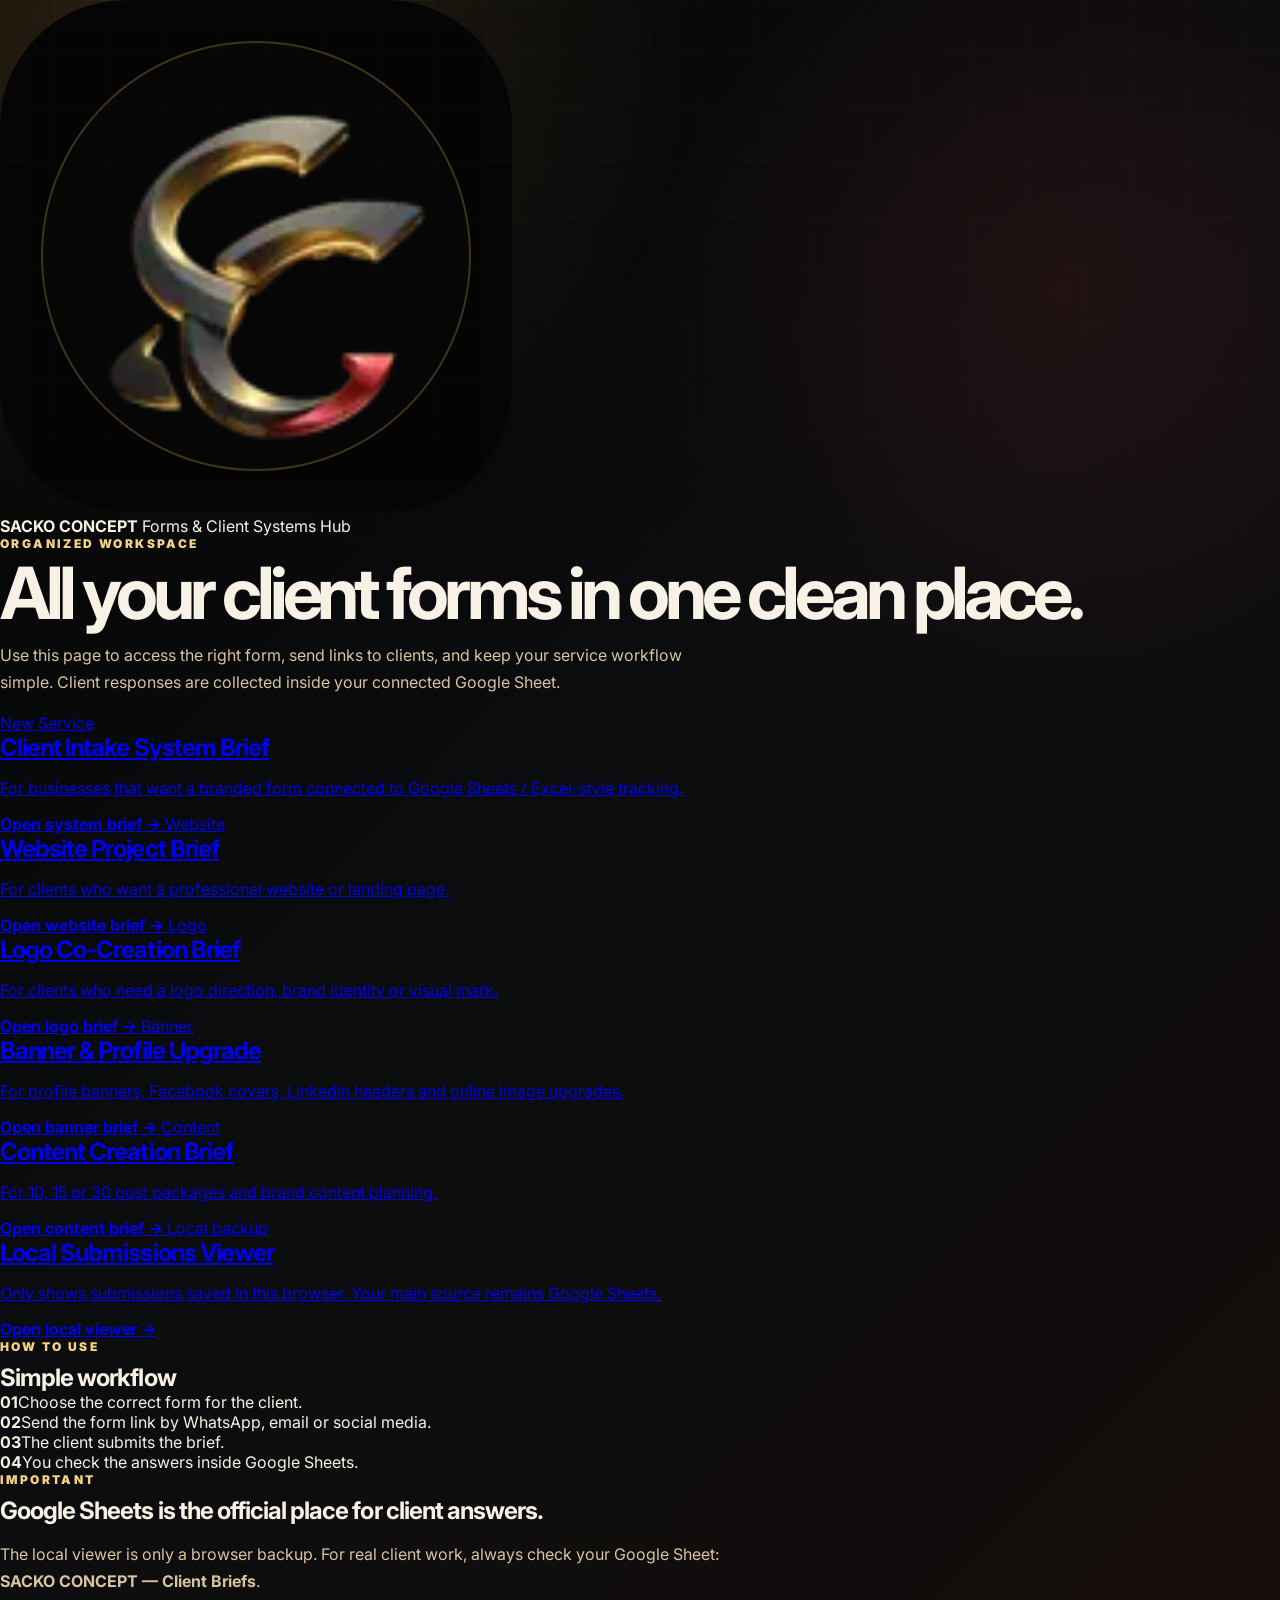
==== commit 2743cb94: "Simplify studio home into organized link hub" ====
--- a/index.html
+++ b/index.html
@@ -3,216 +3,92 @@
 <head>
   <meta charset="UTF-8" />
   <meta name="viewport" content="width=device-width, initial-scale=1.0" />
-  <title>SACKO Work Studio — Client & Project Dashboard</title>
-  <meta name="description" content="Internal client and project management workspace for SACKO CONCEPT." />
+  <title>SACKO CONCEPT — Forms & Client Systems Hub</title>
+  <meta name="description" content="Organized SACKO CONCEPT hub for client forms, project briefs and intake system links." />
   <link rel="preconnect" href="https://fonts.googleapis.com" />
   <link rel="preconnect" href="https://fonts.gstatic.com" crossorigin />
   <link href="https://fonts.googleapis.com/css2?family=Inter:wght@400;500;600;700;800;900&display=swap" rel="stylesheet" />
   <link rel="stylesheet" href="styles.css" />
 </head>
 <body>
-  <div class="app-shell">
-    <aside class="sidebar">
-      <div class="brand-block brand-logo-block">
-        <img class="brand-logo-img" src="assets/sacko-logo.svg" alt="SACKO CONCEPT" />
+  <main class="hub-shell">
+    <header class="hub-hero">
+      <div class="brand-row">
+        <img src="assets/sacko-logo.svg" alt="SACKO CONCEPT logo" />
+        <div>
+          <strong>SACKO CONCEPT</strong>
+          <span>Forms & Client Systems Hub</span>
+        </div>
       </div>
+      <p class="eyebrow">Organized workspace</p>
+      <h1>All your client forms in one clean place.</h1>
+      <p class="hero-copy">Use this page to access the right form, send links to clients, and keep your service workflow simple. Client responses are collected inside your connected Google Sheet.</p>
+    </header>
 
-      <nav class="nav-menu" aria-label="Main navigation">
-        <a href="#dashboard" class="active">Dashboard</a>
-        <a href="#projects">Clients & Projects</a>
-        <a href="#pipeline">Project Pipeline</a>
-        <a href="#week">This Week</a>
-        <a href="#settings">Settings</a>
-      </nav>
+    <section class="quick-grid" aria-label="Main form links">
+      <a class="link-card featured" href="intake-system-brief.html" target="_blank" rel="noopener">
+        <span>New Service</span>
+        <h2>Client Intake System Brief</h2>
+        <p>For businesses that want a branded form connected to Google Sheets / Excel-style tracking.</p>
+        <b>Open system brief →</b>
+      </a>
 
-      <div class="help-card">
-        <span>Client intake link</span>
-        <strong>Send your premium brief form to new clients</strong>
-        <a href="brief.html" target="_blank" rel="noopener">Open Website Brief Form</a>
+      <a class="link-card" href="brief.html" target="_blank" rel="noopener">
+        <span>Website</span>
+        <h2>Website Project Brief</h2>
+        <p>For clients who want a professional website or landing page.</p>
+        <b>Open website brief →</b>
+      </a>
+
+      <a class="link-card" href="logo-brief.html" target="_blank" rel="noopener">
+        <span>Logo</span>
+        <h2>Logo Co-Creation Brief</h2>
+        <p>For clients who need a logo direction, brand identity or visual mark.</p>
+        <b>Open logo brief →</b>
+      </a>
+
+      <a class="link-card" href="banner-brief.html" target="_blank" rel="noopener">
+        <span>Banner</span>
+        <h2>Banner & Profile Upgrade</h2>
+        <p>For profile banners, Facebook covers, LinkedIn headers and online image upgrades.</p>
+        <b>Open banner brief →</b>
+      </a>
+
+      <a class="link-card" href="content-brief.html" target="_blank" rel="noopener">
+        <span>Content</span>
+        <h2>Content Creation Brief</h2>
+        <p>For 10, 15 or 30 post packages and brand content planning.</p>
+        <b>Open content brief →</b>
+      </a>
+
+      <a class="link-card muted-card" href="submissions.html" target="_blank" rel="noopener">
+        <span>Local backup</span>
+        <h2>Local Submissions Viewer</h2>
+        <p>Only shows submissions saved in this browser. Your main source remains Google Sheets.</p>
+        <b>Open local viewer →</b>
+      </a>
+    </section>
+
+    <section class="info-panel">
+      <div>
+        <p class="eyebrow">How to use</p>
+        <h2>Simple workflow</h2>
       </div>
-    </aside>
+      <div class="steps-grid">
+        <article><b>01</b><span>Choose the correct form for the client.</span></article>
+        <article><b>02</b><span>Send the form link by WhatsApp, email or social media.</span></article>
+        <article><b>03</b><span>The client submits the brief.</span></article>
+        <article><b>04</b><span>You check the answers inside Google Sheets.</span></article>
+      </div>
+    </section>
 
-    <main class="main-content">
-      <section id="dashboard" class="hero">
-        <div>
-          <p class="eyebrow">Internal Business Workspace</p>
-          <h1>SACKO Work Studio</h1>
-          <p class="hero-copy">Track every client, service, task, deliverable, payment, deadline and next action from one premium dashboard.</p>
-        </div>
-        <div class="hero-actions">
-          <button class="primary-btn" id="openProjectModal">+ Add Client Project</button>
-          <a class="ghost-link" href="brief.html" target="_blank" rel="noopener">Open Brief Form</a>
-        </div>
-      </section>
-
-      <section class="stats-grid" aria-label="Studio overview">
-        <article class="stat-card"><span>This Week Clients</span><strong id="weekClients">0</strong><small>New clients added this week</small></article>
-        <article class="stat-card"><span>Active Projects</span><strong id="activeProjects">0</strong><small>Projects not completed yet</small></article>
-        <article class="stat-card"><span>Pending Payments</span><strong id="pendingPayments">0</strong><small>Payments still waiting</small></article>
-        <article class="stat-card danger"><span>Urgent Deadlines</span><strong id="urgentDeadlines">0</strong><small>Due in the next 7 days</small></article>
-      </section>
-
-      <section id="projects" class="workspace-grid">
-        <div class="panel large-panel">
-          <div class="panel-header">
-            <div>
-              <p class="eyebrow">Client Management</p>
-              <h2>Clients & Projects</h2>
-            </div>
-            <div class="toolbar">
-              <input id="searchInput" type="search" placeholder="Search client, service or task..." />
-              <select id="statusFilter">
-                <option value="All">All statuses</option>
-                <option value="New">New</option>
-                <option value="In Progress">In Progress</option>
-                <option value="Waiting for Client">Waiting for Client</option>
-                <option value="Completed">Completed</option>
-              </select>
-            </div>
-          </div>
-
-          <div class="table-wrap">
-            <table>
-              <thead>
-                <tr>
-                  <th>Client</th>
-                  <th>Service</th>
-                  <th>Status</th>
-                  <th>Deadline</th>
-                  <th>Price</th>
-                  <th>Payment</th>
-                  <th>Progress</th>
-                  <th>Action</th>
-                </tr>
-              </thead>
-              <tbody id="projectTable"></tbody>
-            </table>
-          </div>
-        </div>
-
-        <aside class="panel detail-panel" id="clientDetail">
-          <p class="eyebrow">Selected Client</p>
-          <h2>No client selected</h2>
-          <p class="muted">Choose a client in the table to see the work to deliver, notes and next action.</p>
-        </aside>
-      </section>
-
-      <section id="pipeline" class="panel">
-        <div class="panel-header">
-          <div>
-            <p class="eyebrow">Project Status System</p>
-            <h2>Pipeline</h2>
-          </div>
-          <button class="small-btn" id="resetDemo">Reset Demo Data</button>
-        </div>
-        <div class="kanban" id="kanban"></div>
-      </section>
-
-      <section id="week" class="workspace-grid">
-        <div class="panel">
-          <div class="panel-header">
-            <div>
-              <p class="eyebrow">Weekly Planning</p>
-              <h2>This Week</h2>
-            </div>
-          </div>
-          <div id="weekSummary" class="week-summary"></div>
-        </div>
-
-        <div class="panel">
-          <div class="panel-header">
-            <div>
-              <p class="eyebrow">Next Actions</p>
-              <h2>Priority Tasks</h2>
-            </div>
-          </div>
-          <div id="priorityTasks" class="task-list"></div>
-        </div>
-      </section>
-
-      <section id="settings" class="panel settings-panel">
-        <div class="panel-header">
-          <div>
-            <p class="eyebrow">Studio Setup</p>
-            <h2>Settings</h2>
-          </div>
-        </div>
-        <div class="settings-grid">
-          <label>Studio Name<input id="studioName" type="text" value="SACKO CONCEPT" /></label>
-          <label>WhatsApp Contact<input id="studioWhatsapp" type="text" placeholder="https://wa.me/221000000000" /></label>
-          <label>Client Brief Form Link<input id="jotformLink" type="url" value="brief.html" /></label>
-          <label>Payment Link<input id="paymentLink" type="url" placeholder="Paste your payment link here" /></label>
-        </div>
-      </section>
-    </main>
-  </div>
-
-  <dialog id="projectModal" class="modal">
-    <form id="projectForm" method="dialog">
-      <div class="modal-header">
-        <div>
-          <p class="eyebrow">New Client Project</p>
-          <h2>Add a client to your workspace</h2>
-        </div>
-        <button type="button" class="icon-btn" id="closeProjectModal">×</button>
+    <section class="info-panel compact">
+      <div>
+        <p class="eyebrow">Important</p>
+        <h2>Google Sheets is the official place for client answers.</h2>
+        <p class="hero-copy">The local viewer is only a browser backup. For real client work, always check your Google Sheet: <strong>SACKO CONCEPT — Client Briefs</strong>.</p>
       </div>
-
-      <div class="form-grid">
-        <label>Client Name<input name="clientName" required placeholder="Example: Awa Diop" /></label>
-        <label>Business Name<input name="businessName" placeholder="Example: Awa Beauty Studio" /></label>
-        <label>Email<input type="email" name="email" placeholder="client@email.com" /></label>
-        <label>WhatsApp<input name="whatsapp" placeholder="+221..." /></label>
-        <label>Service
-          <select name="service" required>
-            <option value="Impact Starter">Impact Starter</option>
-            <option value="Profil d’Impact">Profil d’Impact</option>
-            <option value="Impact Business">Impact Business</option>
-            <option value="Digital Product Page">Digital Product Page</option>
-            <option value="Mini Website">Mini Website</option>
-            <option value="Banner / Profile Upgrade">Banner / Profile Upgrade</option>
-            <option value="Logo / Brand Visual">Logo / Brand Visual</option>
-            <option value="Custom Request">Custom Request</option>
-          </select>
-        </label>
-        <label>Status
-          <select name="status">
-            <option>New</option>
-            <option>In Progress</option>
-            <option>Waiting for Client</option>
-            <option>Completed</option>
-          </select>
-        </label>
-        <label>Price<input name="price" placeholder="$45" /></label>
-        <label>Payment Status
-          <select name="paymentStatus">
-            <option>Pending</option>
-            <option>Deposit Paid</option>
-            <option>Paid</option>
-          </select>
-        </label>
-        <label>Deadline<input type="date" name="deadline" /></label>
-        <label>Source<input name="source" placeholder="Facebook Ad, WhatsApp, Instagram..." /></label>
-      </div>
-
-      <label>Deliverables / Things to provide to this client
-        <textarea name="deliverables" placeholder="Write one deliverable per line. Example:&#10;Professional banner&#10;Profile bio&#10;3 ready-to-post contents&#10;Mini website page"></textarea>
-      </label>
-
-      <label>Notes
-        <textarea name="notes" placeholder="Client preferences, colors, style, links, important details..."></textarea>
-      </label>
-
-      <label>Next Action
-        <input name="nextAction" placeholder="Example: Create first banner concept" />
-      </label>
-
-      <div class="modal-actions">
-        <button type="submit" class="primary-btn">Save Client Project</button>
-        <button type="button" class="ghost-btn" id="cancelProject">Cancel</button>
-      </div>
-    </form>
-  </dialog>
-
-  <script src="script.js"></script>
+    </section>
+  </main>
 </body>
 </html>
